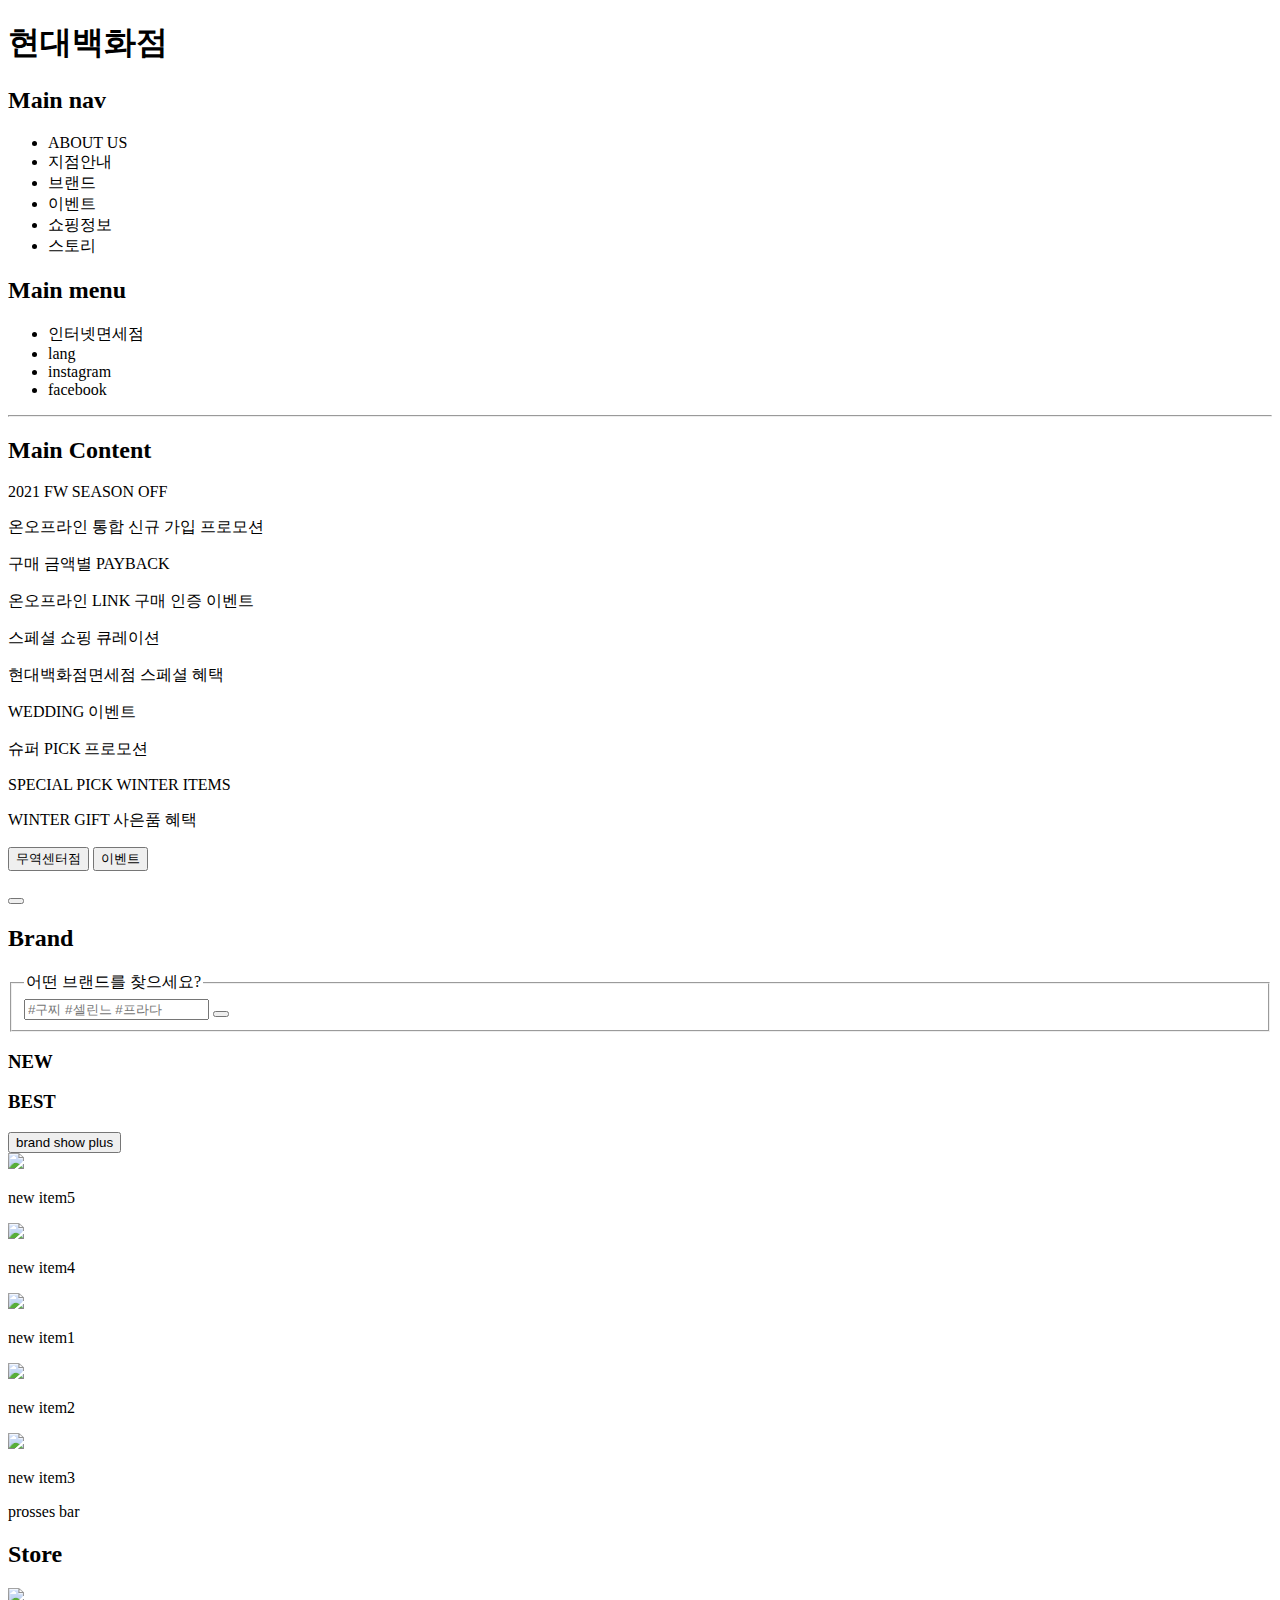
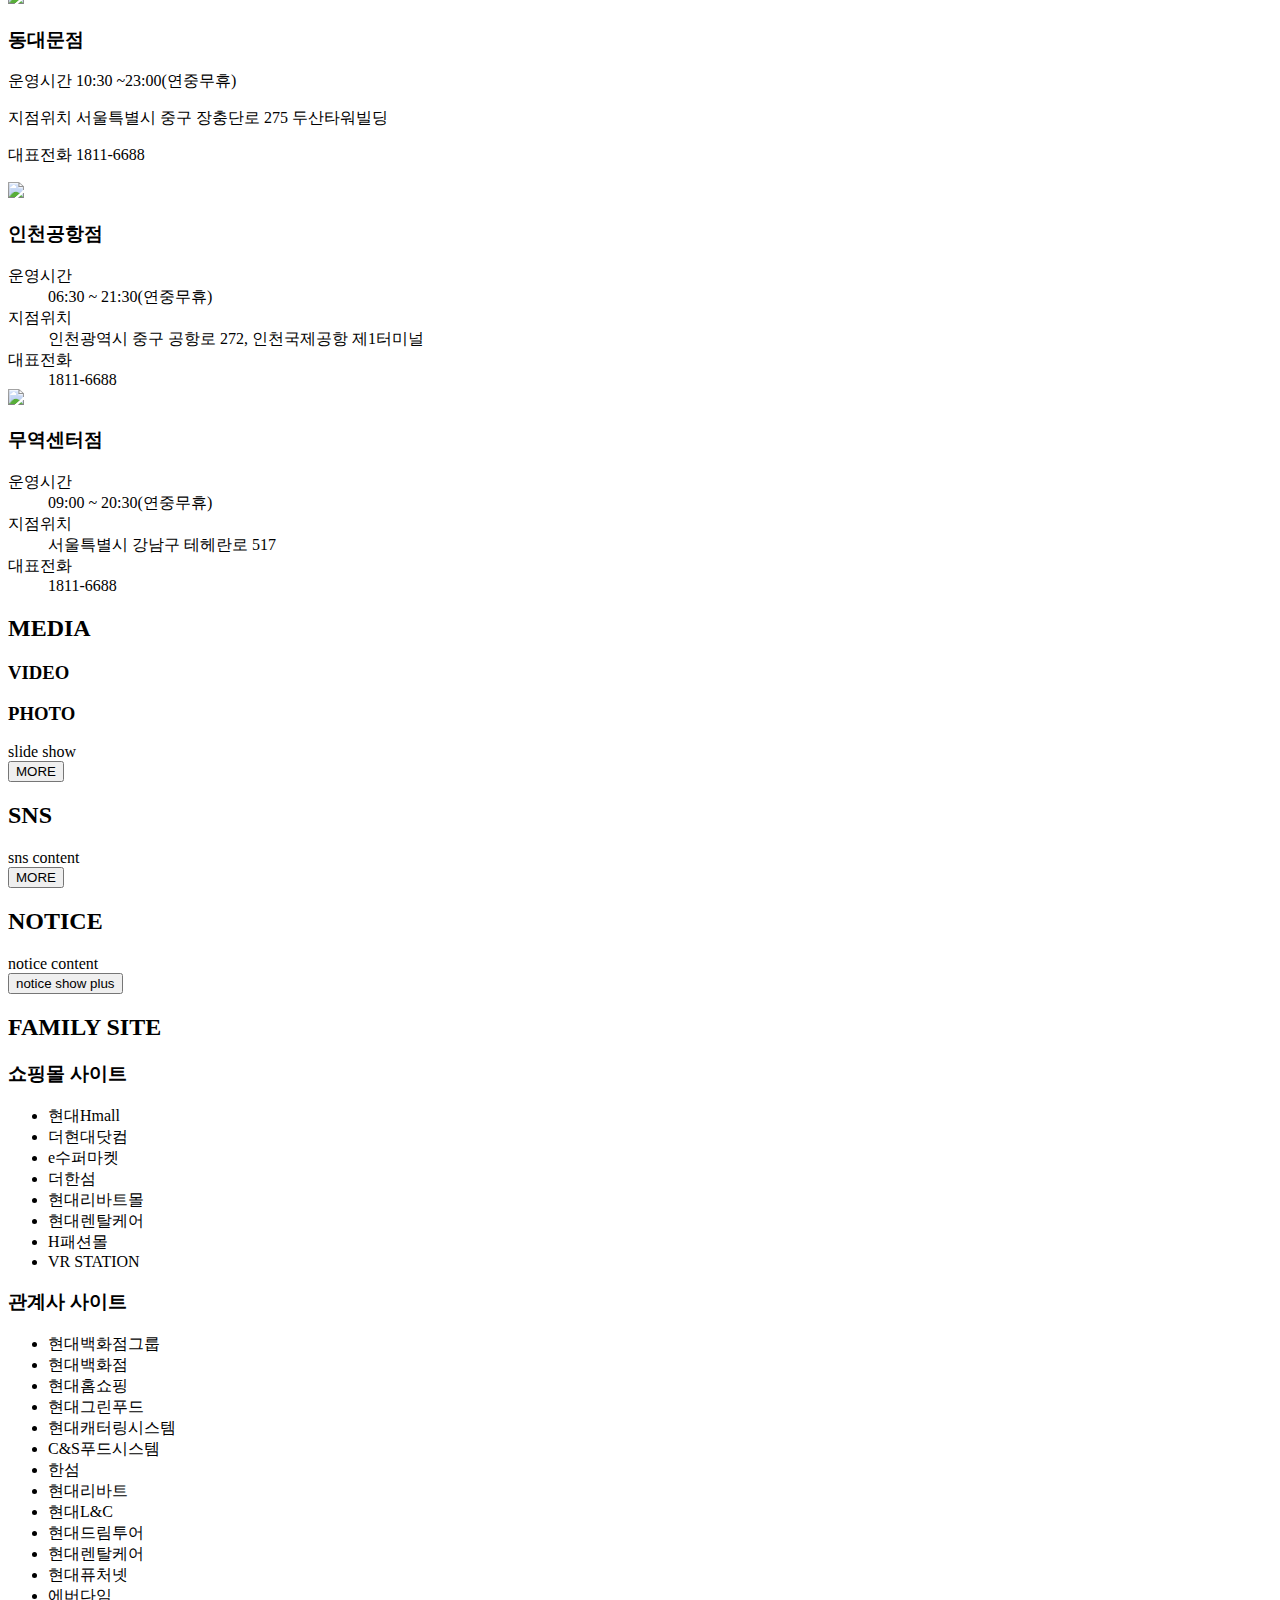
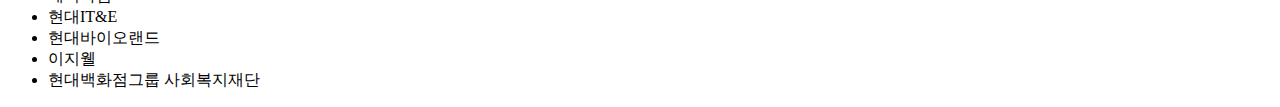
==== index.html @ dddedb65 "index.html" ====
<!DOCTYPE html>
<html lang="en">

<head>
    <meta charset="UTF-8">
    <meta http-equiv="X-UA-Compatible" content="IE=edge">
    <meta name="viewport" content="width=device-width, initial-scale=1.0">
    <title>현대백화점 클론 코딩</title>
    <link rel="stylesheet" href="./css/reset.css">
    <link rel="stylesheet" href="./css/basic.css">
    <link rel="stylesheet" href="./css/design.css">
    <link rel="stylesheet" href="./css/detail.css">

    <script src="./js/slide.js" defer></script>
    <script src="./js/brand.js" defer></script>
</head>

<body>
    <div class="wrap_bg">
        <!-- -------------------------header------------------------- -->
        <header>
            <h1>현대백화점</h1>
            <nav class="header_navigation">
                <h2 class="hidden">Main nav</h2>
                <ul>
                    <li>ABOUT US</li>
                    <li>지점안내</li>
                    <li>브랜드</li>
                    <li>이벤트</li>
                    <li>쇼핑정보</li>
                    <li>스토리</li>
                </ul>
            </nav>

            <div class="header_menu">
                <h2 class="hidden">Main menu</h2>
                <ul>
                    <li>인터넷면세점</li>
                    <li>lang</li>
                    <li>instagram</li>
                    <li>facebook</li>
                </ul>
            </div>
        </header>
        <hr>

        <!-- -------------------------main------------------------- -->
        <main>
            <!-- Main content -->
            <section class="main_content">
                <h2 class="hidden">Main Content</h2>

                <div class="scroll_box_wrap">
                    <div class="scroll_box">
                        <p>2021 FW SEASON OFF</p>
                        <p>온오프라인 통합 신규 가입 프로모션</p>
                        <p>구매 금액별 PAYBACK</p>
                        <p>온오프라인 LINK 구매 인증 이벤트</p>
                        <p>스페셜 쇼핑 큐레이션</p>
                        <p>현대백화점면세점 스페셜 혜택</p>
                        <p>WEDDING 이벤트</p>
                        <p>슈퍼 PICK 프로모션</p>
                        <p>SPECIAL PICK WINTER ITEMS</p>
                        <p>WINTER GIFT 사은품 혜택</p>
                    </div>
                </div>

                <div class="scroll_content">
                    <p class="scroll_title"></p>
                    <p class="scroll_subtitle"></p>
                    <button>무역센터점</button>
                    <button>이벤트</button>
                </div>

                <div class="scroll_pause_box">
                    <p class="scroll_count"></p>
                    <button class="scroll_pause_btn"></button>
                </div>
            </section>
    </div>

    <div></div>

    <!-- ----------Brand------------ -->
    <section class="brand">
        <h2 class="hidden">Brand</h2>
        <fieldset>
            <legend>어떤 브랜드를 찾으세요?</legend>

            <input type="search" name="search_brand" id="search" placeholder="#구찌 #셀린느 #프라다">
            <button type="submit"></button>

        </fieldset>

        <div>
            <div class="brand_wrap">
                <h3 class="brand_new">NEW</h3>
                <h3 class="brand_best">BEST</h3>
                <button class="brand_show_plus">brand show plus</button>
            </div>

            <div class="slide_brand">
                <div class="item0">
                    <img src="./media/brand/new_item5.jpg">
                    <p>new item5</p>
                </div>

                <div class="item1">
                    <img src="./media/brand/new_item6.jpg">
                    <p>new item4</p>
                </div>

                <div class="item2">
                    <img src="./media/brand/new_item1.jpg">
                    <p>new item1</p>
                </div>

                <div class="item3">
                    <img src="./media/brand/new_item2.jpg">
                    <p>new item2</p>
                </div>

                <div class="item4">
                    <img src="./media/brand/new_item3.jpg">
                    <p>new item3</p>
                </div>
            </div>

            <div>prosses bar</div>
        </div>
    </section>

    <!-- ----------Store---------- -->
    <section class="store">
        <h2 class="hidden">Store</h2>
        
        <article>
            <div>
                <img src="./media/store/item1.jpg">
                <div>
                    <h3>동대문점</h3>
                    <p>운영시간 10:30 ~23:00(연중무휴)</p>
                    <p>지점위치 서울특별시 중구 장충단로 275 두산타워빌딩</p>
                    <p>대표전화 1811-6688</p>
                </div>
            </div>
        </article>
        
        <article>
            <div>
                <img src="./media/store/item2.jpg">
                <div>
                    <h3>인천공항점</h3>
                    <dt>운영시간</dt>
                    <dd>06:30 ~ 21:30(연중무휴)</dd>
                    <dt>지점위치</dt>
                    <dd>인천광역시 중구 공항로 272, 인천국제공항 제1터미널</dd>
                    <dt>대표전화</dt>
                    <dd>1811-6688</dd>
                </div>
            </div>
        </article>
        
        <article>
            <div>
                <img src="./media/store/item3.jpg">
                <div>
                    <h3>무역센터점</h3>
                    <dt>운영시간</dt>
                    <dd>09:00 ~ 20:30(연중무휴)</dd>
                    <dt>지점위치</dt>
                    <dd>서울특별시 강남구 테헤란로 517</dd>
                    <dt>대표전화</dt>
                    <dd>1811-6688</dd>
                </div>
            </div>
        </article>
    </section>

    <!-- ----------Media---------- -->
    <section class="media">
        <h2>MEDIA</h2>

        <article>
            <h3 class="media_video">VIDEO</h3>
            <h3 class="media_photo">PHOTO</h3>

            <div>
                slide show
            </div>

            <button class="media_show_more">MORE</button>
        </article>
    </section>

    <!-- ----------SNS---------- -->
    <section class="sns">
        <h2>SNS</h2>
        <div>
            sns content
        </div>
        <button class="SNS_show_more">MORE</button>
    </section>

    <!-- ----------NOTICE---------- -->
    <section class="notice">
        <h2>NOTICE</h2>
        <div>
            notice content
        </div>
        <button class="notice_show_plus">notice show plus</button>
    </section>
    </main>

    <footer>
        <nav>
            <h2>FAMILY SITE</h2>

            <h3>쇼핑몰 사이트</h3>
            <ul>
                <li>현대Hmall</li>
                <li>더현대닷컴</li>
                <li>e수퍼마켓</li>
                <li>더한섬</li>
                <li>현대리바트몰</li>
                <li>현대렌탈케어</li>
                <li>H패션몰</li>
                <li>VR STATION</li>
            </ul>

            <h3>관계사 사이트</h3>
            <ul>
                <li>현대백화점그룹</li>
                <li>현대백화점</li>
                <li>현대홈쇼핑</li>
                <li>현대그린푸드</li>
                <li>현대캐터링시스템</li>
                <li>C&S푸드시스템</li>
                <li>한섬</li>
                <li>현대리바트</li>
                <li>현대L&C</li>
                <li>현대드림투어</li>
                <li>현대렌탈케어</li>
                <li>현대퓨처넷</li>
                <li>에버다임</li>
                <li>현대IT&E</li>
                <li>현대바이오랜드</li>
                <li>이지웰</li>
                <li>현대백화점그룹 사회복지재단</li>
            </ul>
        </nav>
    </footer>
</body>

</html>
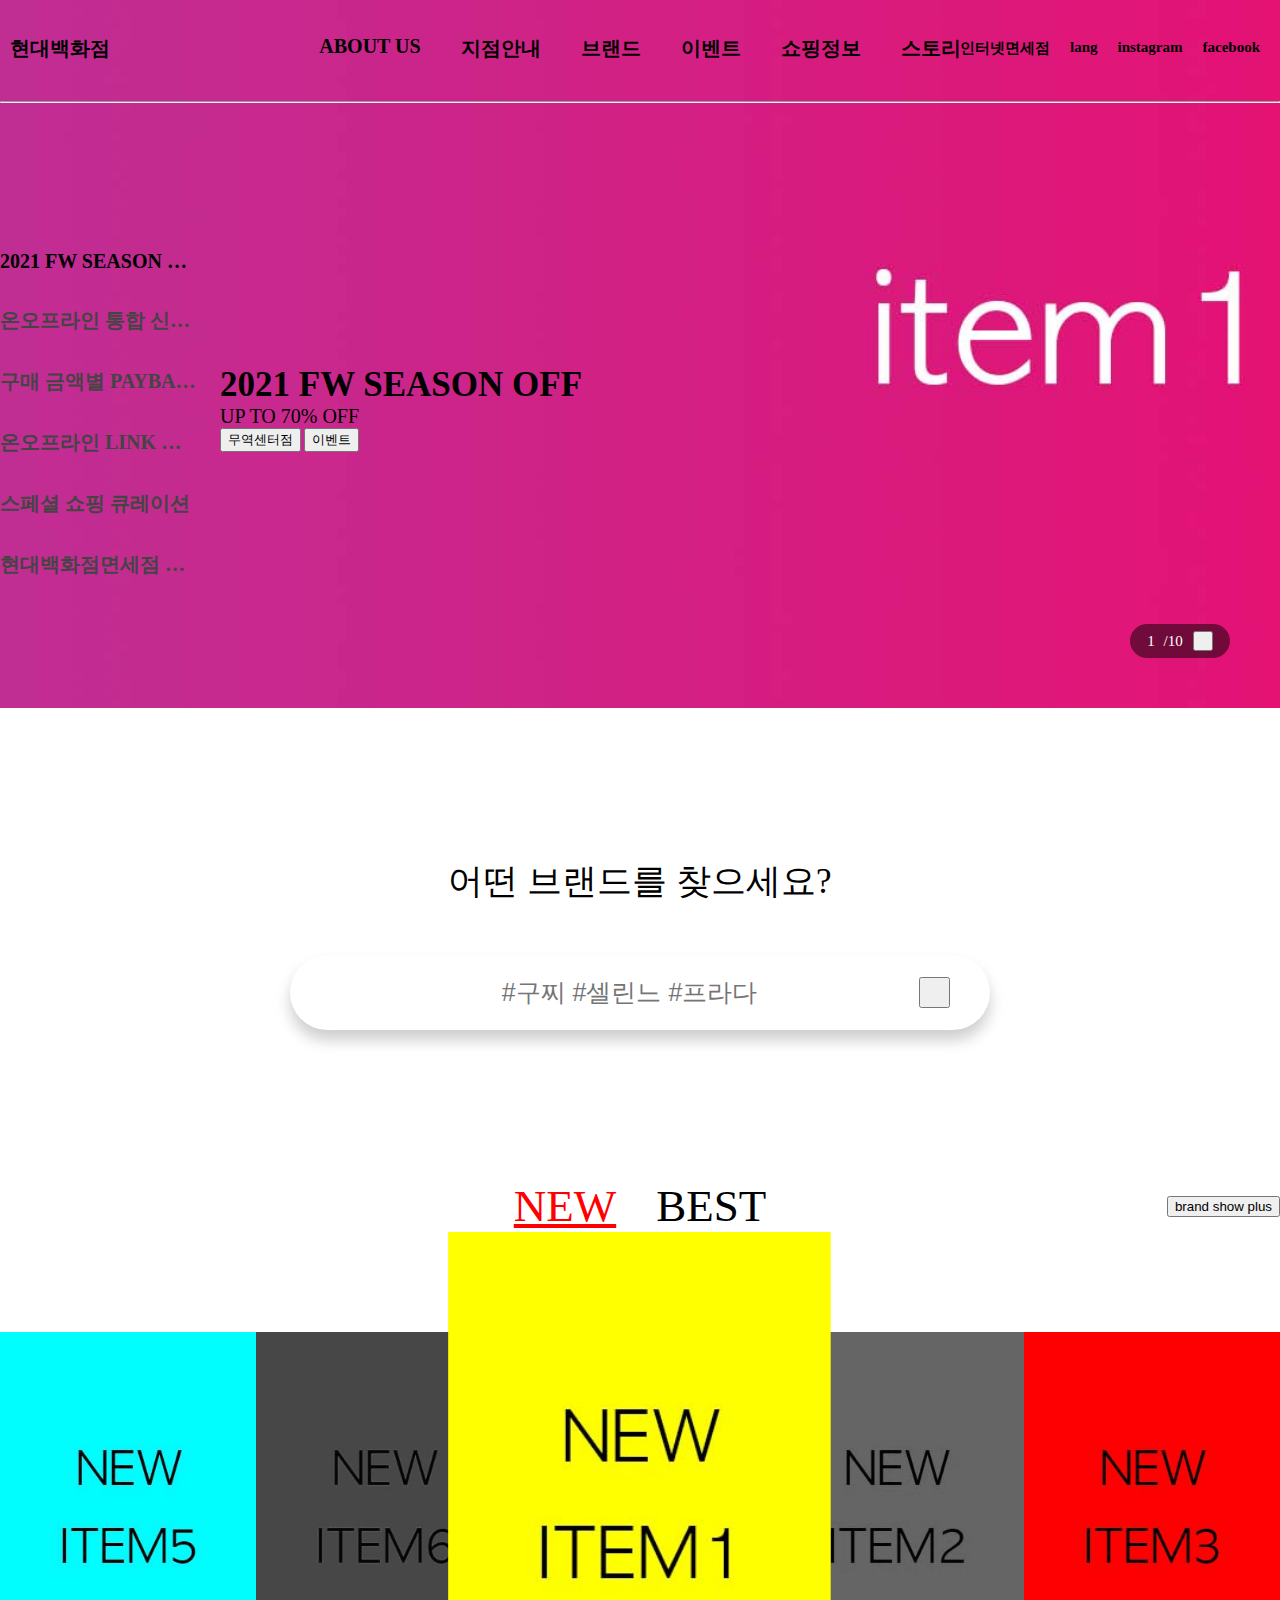
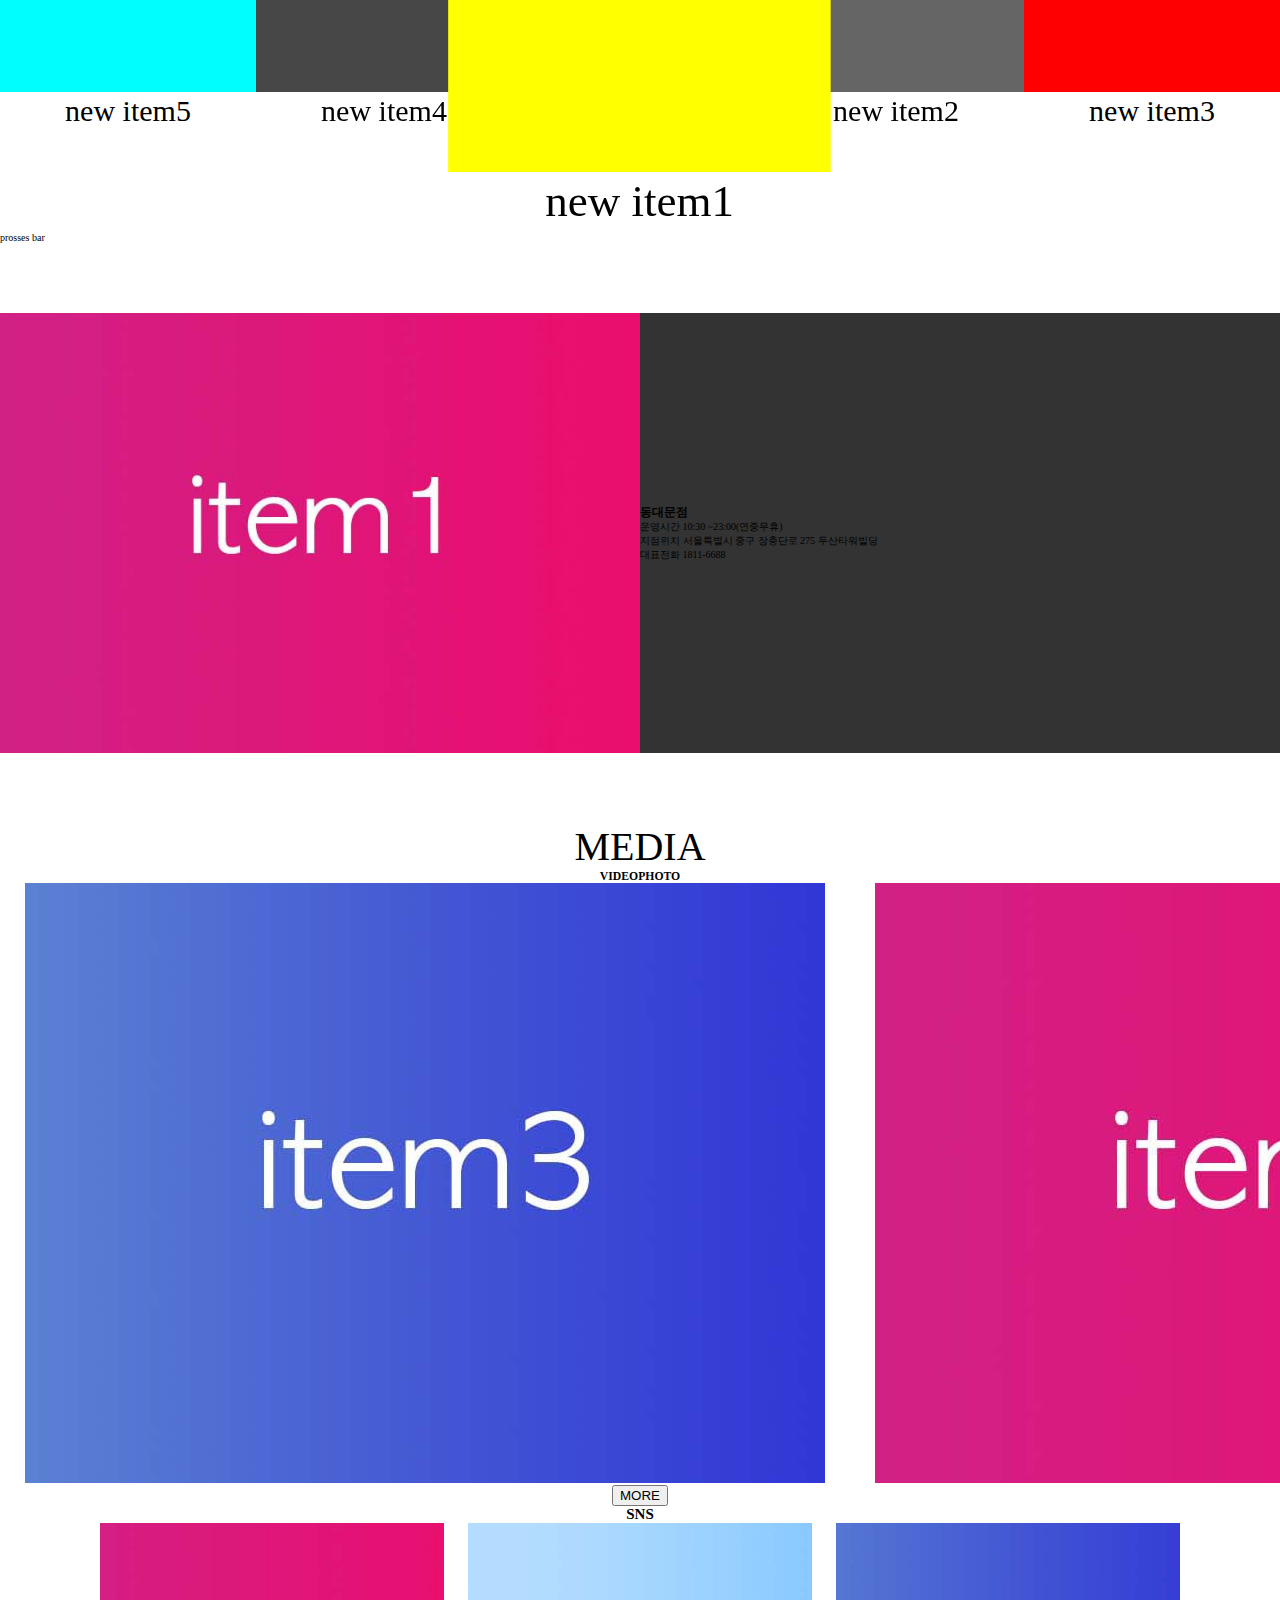
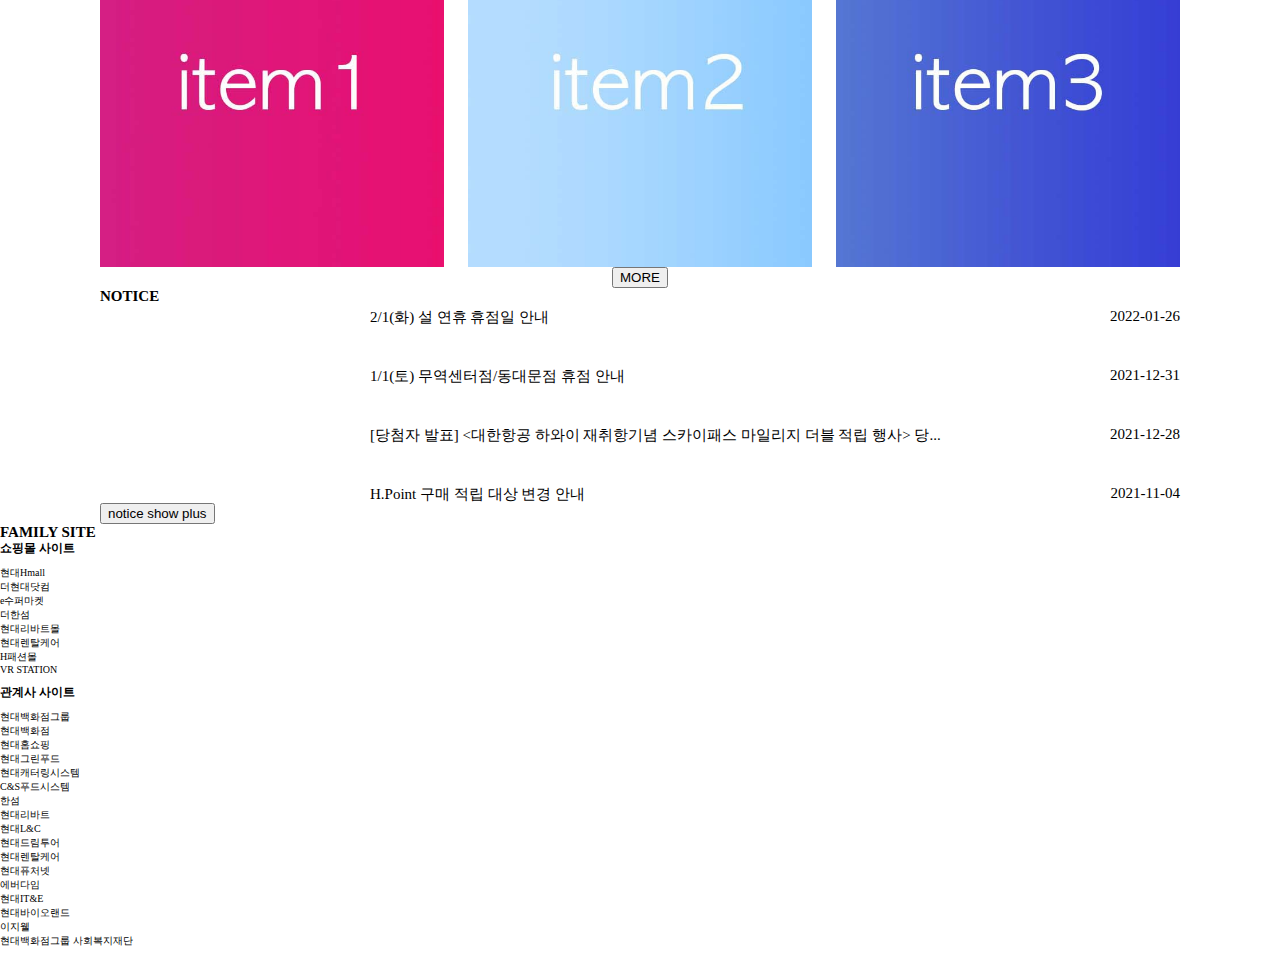
==== commit de07ee28: "22-02-07" ====
--- a/index.html
+++ b/index.html
@@ -146,32 +146,26 @@
             </div>
         </article>
         
-        <article>
+        <article hidden>
             <div>
                 <img src="./media/store/item2.jpg">
                 <div>
                     <h3>인천공항점</h3>
-                    <dt>운영시간</dt>
-                    <dd>06:30 ~ 21:30(연중무휴)</dd>
-                    <dt>지점위치</dt>
-                    <dd>인천광역시 중구 공항로 272, 인천국제공항 제1터미널</dd>
-                    <dt>대표전화</dt>
-                    <dd>1811-6688</dd>
+                    <p>운영시간 06:30 ~ 21:30(연중무휴)</p>
+                    <p>지점위치 인천광역시 중구 공항로 272, 인천국제공항 제1터미널</p>
+                    <p>대표전화 1811-6688</p>
                 </div>
             </div>
         </article>
         
-        <article>
+        <article hidden>
             <div>
                 <img src="./media/store/item3.jpg">
                 <div>
                     <h3>무역센터점</h3>
-                    <dt>운영시간</dt>
-                    <dd>09:00 ~ 20:30(연중무휴)</dd>
-                    <dt>지점위치</dt>
-                    <dd>서울특별시 강남구 테헤란로 517</dd>
-                    <dt>대표전화</dt>
-                    <dd>1811-6688</dd>
+                    <p>운영시간 09:00 ~ 20:30(연중무휴)</p>
+                    <p>지점위치 서울특별시 강남구 테헤란로 517</p>
+                    <p>대표전화 1811-6688</p>
                 </div>
             </div>
         </article>
@@ -181,34 +175,60 @@
     <section class="media">
         <h2>MEDIA</h2>
 
-        <article>
-            <h3 class="media_video">VIDEO</h3>
-            <h3 class="media_photo">PHOTO</h3>
-
-            <div>
-                slide show
+        <div>
+            <div class="media_subtitle">
+                <h3 class="media_video">VIDEO</h3>
+                <h3 class="media_photo">PHOTO</h3>
+            </div>
+
+            <div class="slide_media_wrap">
+                <div class="slide_media">
+            
+                    <article>
+                        <img src="./media/store/item3.jpg" alt="">
+                        <p></p>
+                    </article>
+            
+                    <article>
+                        <img src="./media/store/item1.jpg" alt="">
+                        <p></p>
+                    </article>
+            
+                    <article>
+                        <img src="./media/store/item2.jpg" alt="">
+                        <p></p>
+                    </article>
+                </div>
             </div>
 
             <button class="media_show_more">MORE</button>
-        </article>
+        </div>
     </section>
 
     <!-- ----------SNS---------- -->
     <section class="sns">
         <h2>SNS</h2>
         <div>
-            sns content
+            <img src="./media/store/item1.jpg">
+            <img src="./media/store/item2.jpg">
+            <img src="./media/store/item3.jpg">
         </div>
         <button class="SNS_show_more">MORE</button>
     </section>
 
     <!-- ----------NOTICE---------- -->
     <section class="notice">
-        <h2>NOTICE</h2>
-        <div>
-            notice content
-        </div>
-        <button class="notice_show_plus">notice show plus</button>
+        <div class="notice_title">
+            <h2>NOTICE</h2>
+            <button class="notice_show_plus">notice show plus</button>
+        </div>
+
+        <div class="notice_board">
+            <p>2/1(화) 설 연휴 휴점일 안내 <span>2022-01-26</span></p>
+            <p>1/1(토) 무역센터점/동대문점 휴점 안내 <span>2021-12-31</span></p>
+            <p>[당첨자 발표] &lt대한항공 하와이 재취항기념 스카이패스 마일리지 더블 적립 행사&gt 당... <span>2021-12-28</span></p>
+            <p>H.Point 구매 적립 대상 변경 안내 <span>2021-11-04</span></p>
+        </div>
     </section>
     </main>
 
--- a/css/basic.css
+++ b/css/basic.css
@@ -0,0 +1,262 @@
+html {
+    font-size: 10px;
+    width: 100%;
+}
+
+* {
+    box-sizing: border-box;
+}
+
+.hidden {
+    font-size: 0;
+}
+
+/* ------------------header----------------- */
+header {
+    display: flex;
+    position: relative;
+    justify-content: center;
+    align-items: center;
+    height: 96px;
+    max-width: 1920px;
+    margin: 0 auto;
+}
+
+header h1 {
+    position: absolute;
+    left: 0;
+    margin-left: 10px;
+}
+
+header .header_menu {
+    position: absolute;
+    right: 0;
+    margin-right: 10px;
+}
+
+header ul{
+    display: flex;
+    justify-content: space-between;
+}
+
+/* ------------------main----------------- */
+
+/* Main content */
+.main_content {
+    max-width: 1920px;
+    margin: 0 auto;
+    height: 600px;
+    position: relative;
+    display: flex;
+    justify-content: left;
+    align-items: center;
+}
+
+.scroll_box_wrap {
+    height: 350px;
+    overflow: hidden;
+}
+
+.scroll_box {
+    display: flex;
+    flex-direction: column;
+    width: 200px;
+}
+
+.scroll_box p {
+    margin: 17px 0;
+}
+
+.scroll_content {  
+    flex: auto;
+    margin-left: 20px;
+}
+
+.scroll_pause_box {
+    position: absolute;
+    width: 100px;
+    height: 34px;
+    bottom: 50px;
+    right: 50px;
+    display: flex;
+    justify-content: center;
+    align-items: center;
+}
+
+.scroll_pause_box button {
+    height: 20px;
+    width: 20px;
+    margin-left: 10px;
+}
+
+/* Brand */
+.brand {
+    max-width: 1920px;
+    position: relative;
+    margin: 0 auto;
+}
+
+.brand fieldset {
+    width: 700px;
+    margin: 150px auto;
+    position: relative;
+    display: flex;
+    align-items: center;
+}
+
+.brand fieldset > legend {
+    margin: 50px 0;
+}
+
+.brand > fieldset > input {
+    width: 100%;
+    height: 75px;
+}
+
+.brand > fieldset > button {
+    position: absolute;
+    width: 31px;
+    height: 31px;
+    right: 40px;
+}
+
+.brand_wrap {
+    display: flex;
+    justify-content: center;
+    align-items: center;
+}
+
+.brand_show_plus {
+    position: absolute;
+    right: 0px;
+}
+
+.slide_brand {
+    display: flex;
+    height: 600px;
+    justify-content: space-around;
+    align-items: center;
+    margin-bottom: 200px 0;
+}
+
+.slide_brand div {
+    height: 400px;
+}
+
+.item2 {
+    transform: scale(1.5);
+    z-index: 1;
+}
+
+.slide_brand div p {
+    margin: 0;
+}
+
+.slide_brand img {
+    height: 90%;
+    object-fit: cover;
+}
+
+/* Store */
+
+.store {
+    max-width: 1920px;
+    margin: 0 auto;
+}
+
+.store > article > div {
+    display: flex;
+    align-items: center;
+    height: 580px;
+    padding: 70px 0;
+}
+
+.store > article > div > img {
+    flex: 1;
+    height: 100%;
+    object-fit: cover;
+}
+
+.store > article > div > div {
+    flex: 1;
+}
+
+/* Media */
+
+.media_subtitle {
+    display: flex;
+    justify-content: center;
+}
+
+.slide_media_wrap {
+    max-width: 1920px;
+    overflow: hidden;
+    margin: 0 auto;
+}
+
+.slide_media {
+    display: flex;
+    justify-content: space-around;
+}
+
+.slide_media > article {
+    margin: 0 25px;
+}
+
+.media_show_more {
+    display: block;
+    margin: 0 auto;
+}
+
+/* sns */
+.sns {
+    max-width: 1920px;
+    margin: 0 auto;
+}
+
+.sns > div {
+    display: flex;
+    justify-content: center;
+}
+
+.sns > div > img {
+    height: 344px;
+    width: 344px;
+    object-fit: cover;
+    margin: 0 12px;
+}
+
+.sns > button {
+    display: block;
+    margin: 0 auto;
+}
+
+/* Notice */
+
+.notice {
+    width: 1080px;
+    height: 236px;
+    margin: 0 auto;
+    display: flex;
+}
+
+.notice_title {
+    width: 270px;
+    position: relative;
+}
+
+.notice_show_plus {
+    position: absolute;
+    bottom: 0;
+}
+
+.notice_board {
+    display: flex;
+    flex-direction: column;
+    flex: auto;
+    justify-content: space-around;
+}
+
+.notice_board span {
+    float: right;
+}--- a/css/design.css
+++ b/css/design.css
@@ -0,0 +1,54 @@
+
+.wrap_bg {
+   background-size: cover;
+   background-repeat: no-repeat;
+   background-position: center;
+}
+
+/* ----------------header------------- */
+
+header {
+    background-color: rgba(0, 0, 0, 0);
+}
+
+/* ----------------main------------- */
+.scroll_box {
+    animation: move_list 30s;
+    animation-iteration-count: infinite;
+}
+
+@keyframes move_list {
+    0% {transform: translateY(0px);}
+    10% {transform: translateY(0px);}
+    20% {transform: translateY(-58px);}
+    30% {transform: translateY(-116px);}
+    40% {transform: translateY(-174px);}
+    50% {transform: translateY(-232px);}
+    60% {transform: translateY(-232px);}
+    70% {transform: translateY(-232px);}
+    80% {transform: translateY(-232px);}
+    90% {transform: translateY(-232px);}
+    100% {transform: translateY(-232px);}
+}
+
+.scroll_pause_box {
+    background-color: rgba(0, 0, 0, 0.5);
+    border-radius: 50px;
+}
+/* brand */
+
+.brand fieldset input {
+    border: none;
+    border-radius: 50px;
+    box-shadow: 0px 10px 15px rgba(0, 0, 0, 0.2);
+}
+
+.item1, .item3{
+    filter: grayscale(100%);
+}
+
+/* store */
+.store > article > div {
+    background-clip: content-box;
+    background-color: #333;
+}--- a/css/detail.css
+++ b/css/detail.css
@@ -0,0 +1,88 @@
+/* font and btn design */
+
+/* --------------------header-------------------- */
+header > nav > ul > li{
+    margin: 0 20px;
+    font-size: 20px;
+    font-weight: bold;
+}
+
+header > .header_menu > ul > li {
+    margin: 0 10px;
+    font-size: 15px;
+    font-weight: bold;
+}
+
+/* --------------------main-------------------- */
+
+/* Main content */
+.scroll_title {
+    font-size: 35px;
+    font-weight: bold;
+}
+
+.scroll_subtitle {
+    font-size: 20px;
+}
+
+.scroll_box p {
+    overflow: hidden;
+    text-overflow: ellipsis;
+    white-space: nowrap;
+    font-size: 20px;
+    font-weight: bold;
+}
+
+.scroll_pause_box {
+    font-size: 15px;
+    word-spacing: 5px;
+    color: white;
+}
+
+/* Brand */
+.brand fieldset legend {
+    font-size: 35px;
+    text-align: center;
+}
+
+.brand fieldset input {
+    font-size: 25px;
+    text-align: center;
+}
+
+.brand fieldset input:focus::placeholder {
+    color: transparent;
+}
+
+.brand_new {
+    margin-right: 40px;
+}
+
+.brand_new, .brand_best {
+    font-size: 45px;
+    font-weight: lighter;
+    cursor: pointer;
+}
+
+.slide_brand div p{
+    font-size: 30px;
+    text-align: center;
+}
+
+/* Store */
+/* Media */
+.media > h2 {
+    font-size: 40px;
+    font-weight: lighter;
+    text-align: center;
+}
+
+/* SNS */
+.sns h2 {
+    text-align: center;
+}
+
+/* Notice */
+.notice_board {
+    font-size: 15px;
+}
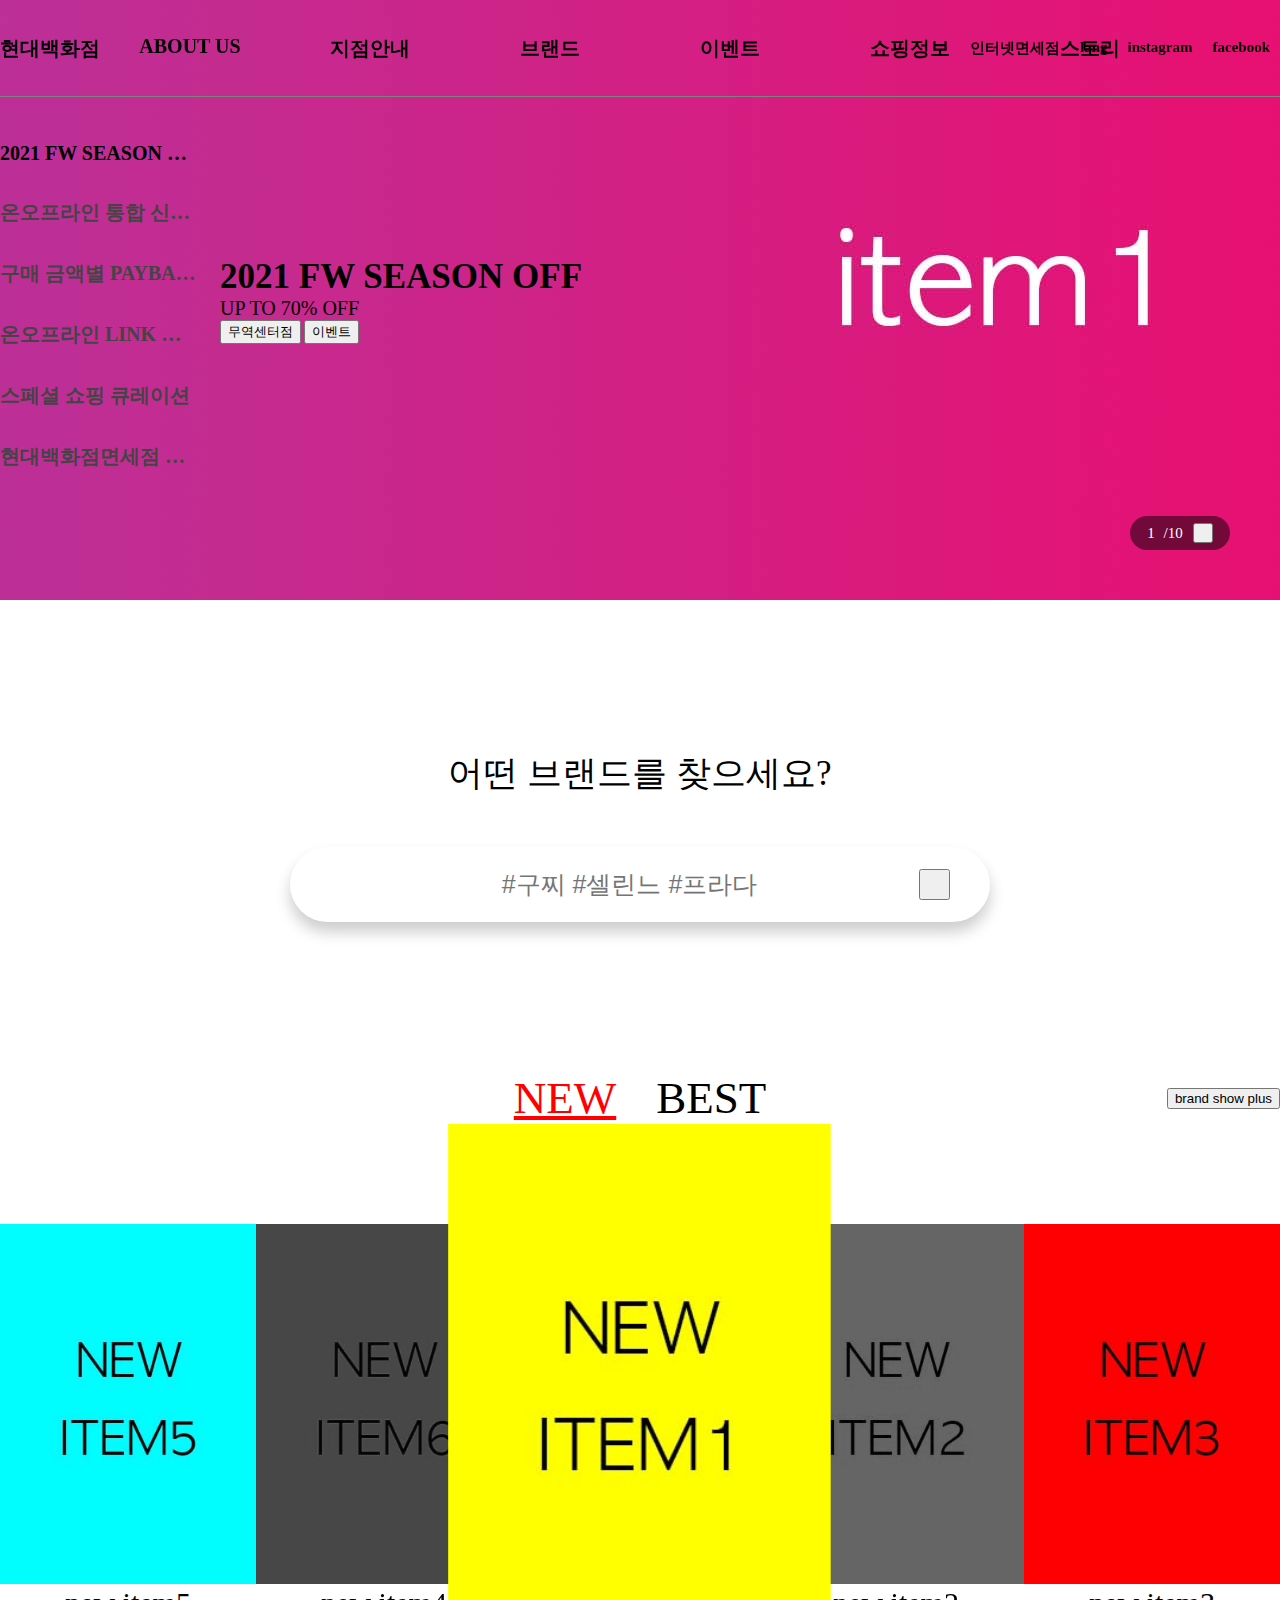
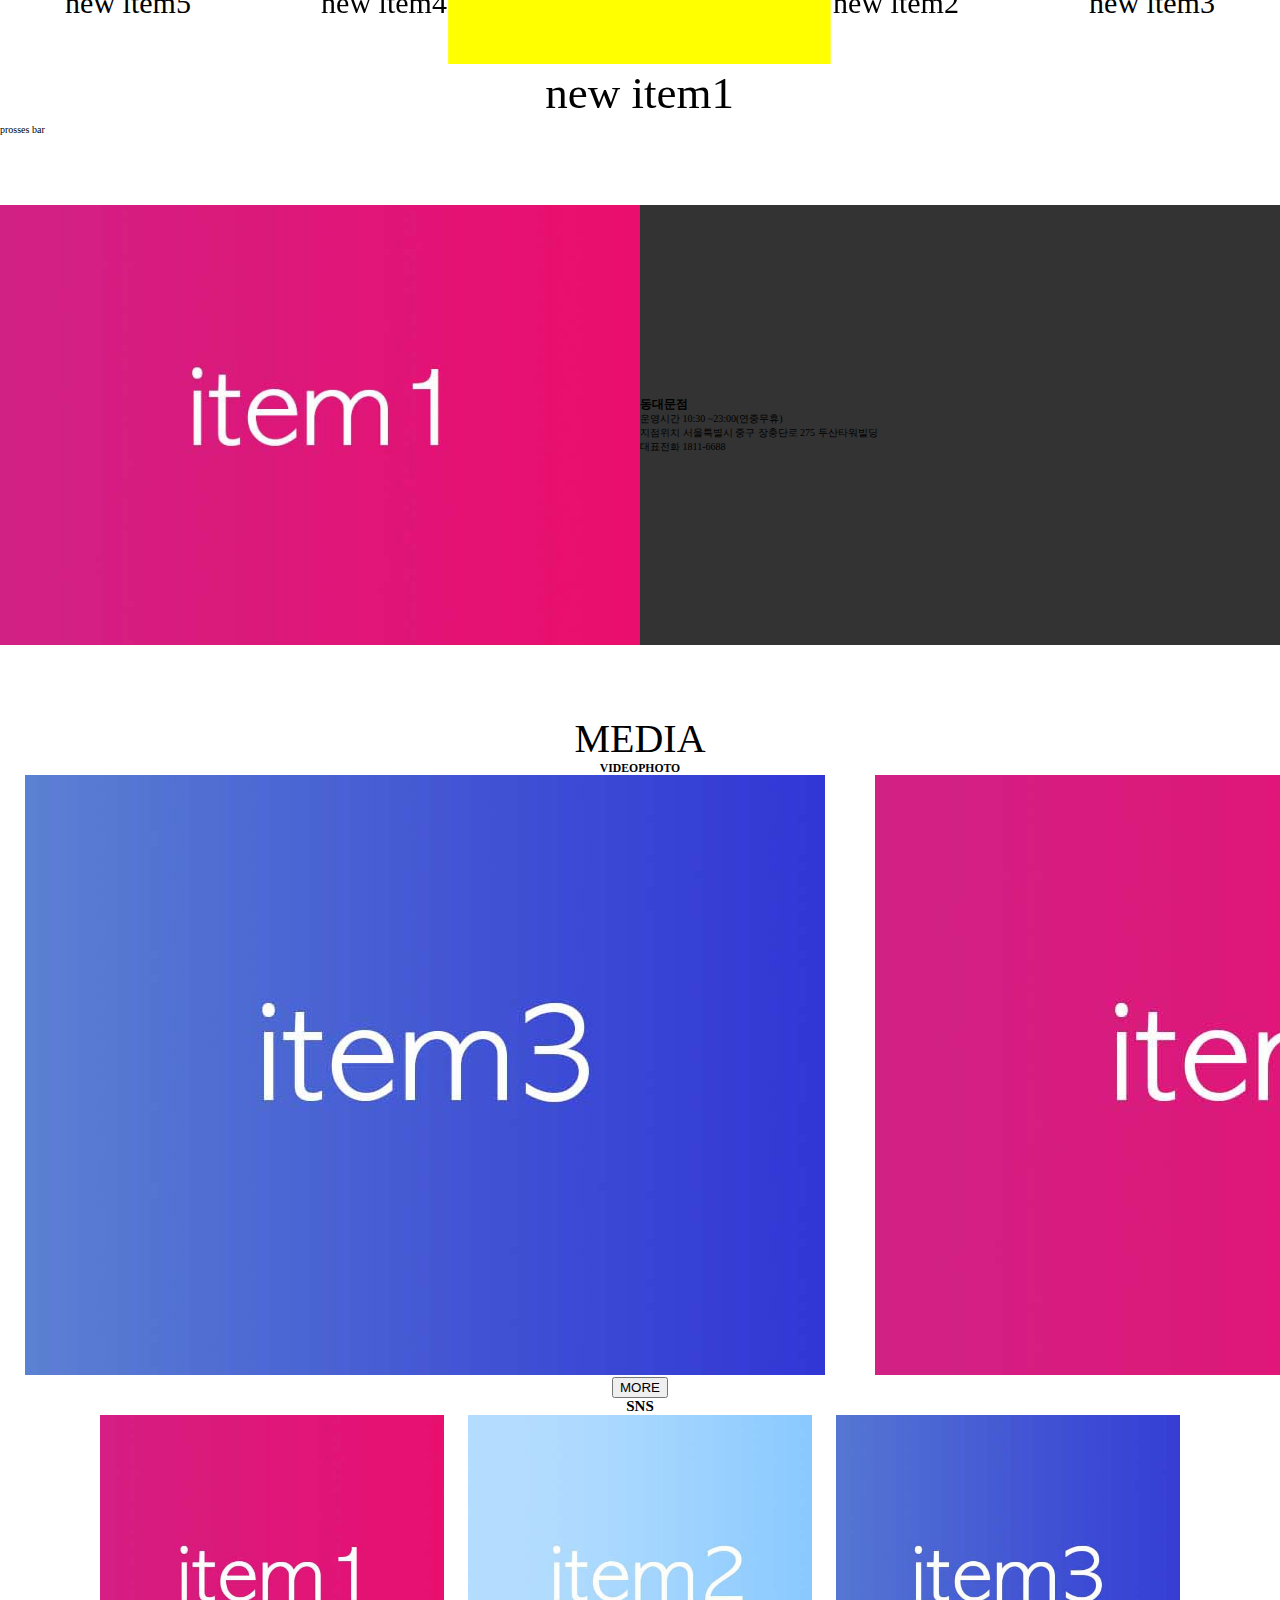
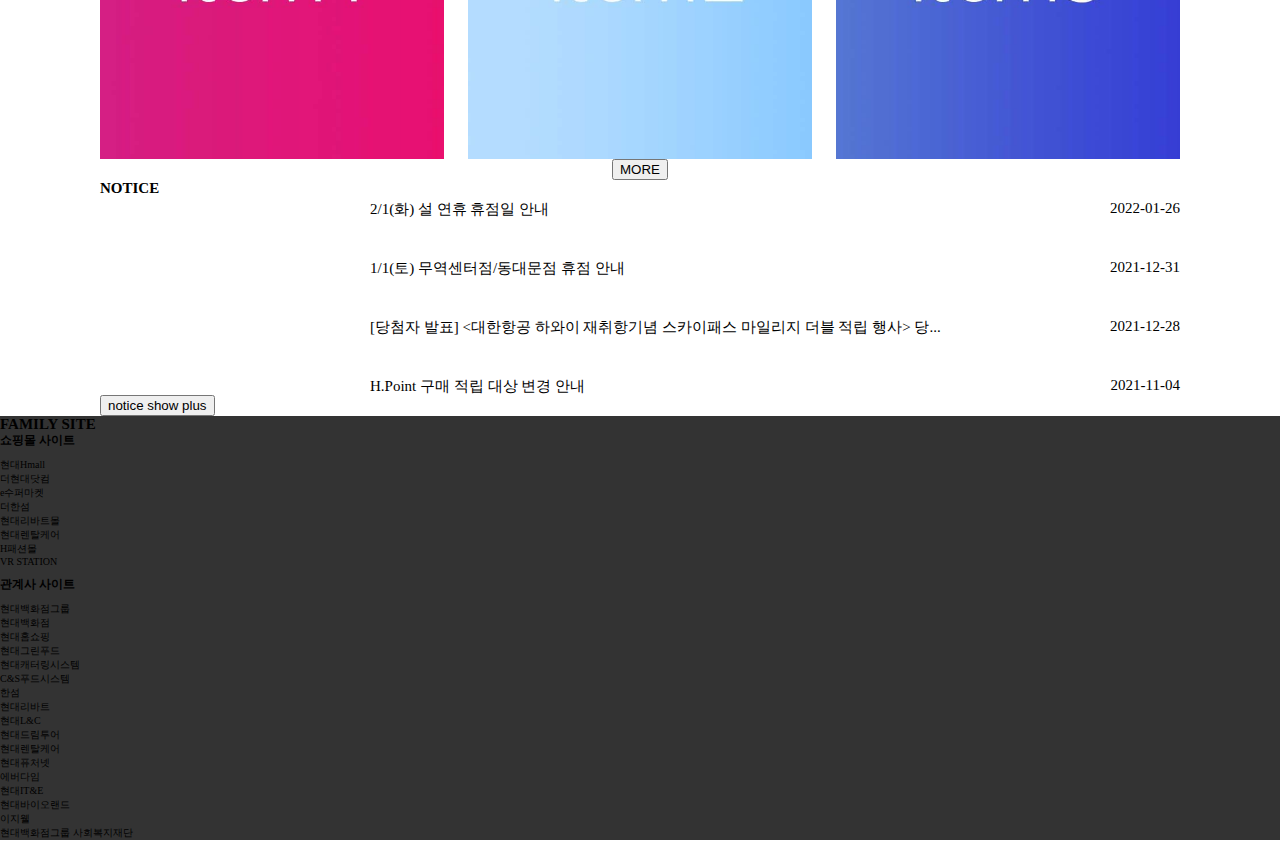
==== commit 79c0fb1f: "index.html" ====
--- a/index.html
+++ b/index.html
@@ -11,45 +11,84 @@
     <link rel="stylesheet" href="./css/design.css">
     <link rel="stylesheet" href="./css/detail.css">
 
+    <script src="https://code.jquery.com/jquery-3.6.0.js" integrity="sha256-H+K7U5CnXl1h5ywQfKtSj8PCmoN9aaq30gDh27Xc0jk=" crossorigin="anonymous"></script>
+
     <script src="./js/slide.js" defer></script>
     <script src="./js/brand.js" defer></script>
+    <script src="./js/store.js" defer></script>
+    <script src="./js/media.js" defer></script>
+    <script src="./js/nav.js"></script>
+
+    
 </head>
 
 <body>
     <div class="wrap_bg">
         <!-- -------------------------header------------------------- -->
-        <header>
-            <h1>현대백화점</h1>
-            <nav class="header_navigation">
-                <h2 class="hidden">Main nav</h2>
-                <ul>
-                    <li>ABOUT US</li>
-                    <li>지점안내</li>
-                    <li>브랜드</li>
-                    <li>이벤트</li>
-                    <li>쇼핑정보</li>
-                    <li>스토리</li>
-                </ul>
-            </nav>
-
-            <div class="header_menu">
-                <h2 class="hidden">Main menu</h2>
-                <ul>
-                    <li>인터넷면세점</li>
-                    <li>lang</li>
-                    <li>instagram</li>
-                    <li>facebook</li>
-                </ul>
-            </div>
-        </header>
-        <hr>
-
+
+        <div class="wrap_header">
+            <header>
+                <h1>현대백화점</h1>
+                <nav class="header_nav">
+                    <h2 class="hidden">Main nav</h2>
+                    <ul class="main_nav">
+                        <li>ABOUT US</li>
+                        <ul class="s_nav">
+                            <li>회사소개</li>
+                            <li>사회적책임경영</li>
+                            <li>소비자중심경영</li>
+                            <li>NEWS</li>
+                            <li>인재채용</li>
+                        </ul>
+                        <li>지점안내</li>
+                        <ul class="s_nav">
+                            <li>무역센터점</li>
+                            <li>동대문점</li>
+                            <li>인천공항점</li>
+                            <li>인터넷면세점</li>
+                        </ul>
+                        <li>브랜드</li>
+                        <ul class="s_nav">
+                            <li>브랜드검색</li>
+                            <li>브랜드</li>
+                        </ul>
+                        <li>이벤트</li>
+                        <ul class="s_nav">
+                            <li>이벤트</li>
+                        </ul>
+                        <li>쇼핑정보</li>
+                        <ul class="s_nav">
+                            <li>면세점멤버십</li>
+                            <li>H.Point 멤버십</li>
+                            <li>쇼핑가이드</li>
+                            <li>공지사항</li>
+                        </ul>
+                        <li>스토리</li>
+                        <ul class="s_nav">
+                            <li>SNS</li>
+                            <li>광고</li>
+                        </ul>
+                    </ul>
+                </nav>
+        
+                <div class="header_menu">
+                    <h2 class="hidden">Main menu</h2>
+                    <ul>
+                        <li>인터넷면세점</li>
+                        <li>lang</li>
+                        <li>instagram</li>
+                        <li>facebook</li>
+                    </ul>
+                </div>
+            </header>
+        </div>
+    
         <!-- -------------------------main------------------------- -->
         <main>
             <!-- Main content -->
             <section class="main_content">
                 <h2 class="hidden">Main Content</h2>
-
+    
                 <div class="scroll_box_wrap">
                     <div class="scroll_box">
                         <p>2021 FW SEASON OFF</p>
@@ -64,22 +103,20 @@
                         <p>WINTER GIFT 사은품 혜택</p>
                     </div>
                 </div>
-
+    
                 <div class="scroll_content">
                     <p class="scroll_title"></p>
                     <p class="scroll_subtitle"></p>
                     <button>무역센터점</button>
                     <button>이벤트</button>
                 </div>
-
+    
                 <div class="scroll_pause_box">
                     <p class="scroll_count"></p>
                     <button class="scroll_pause_btn"></button>
                 </div>
             </section>
     </div>
-
-    <div></div>
 
     <!-- ----------Brand------------ -->
     <section class="brand">
@@ -134,7 +171,7 @@
     <section class="store">
         <h2 class="hidden">Store</h2>
         
-        <article>
+        <article class="store1">
             <div>
                 <img src="./media/store/item1.jpg">
                 <div>
@@ -146,7 +183,7 @@
             </div>
         </article>
         
-        <article hidden>
+        <article class="store2" hidden>
             <div>
                 <img src="./media/store/item2.jpg">
                 <div>
@@ -158,7 +195,7 @@
             </div>
         </article>
         
-        <article hidden>
+        <article class="store3" hidden>
             <div>
                 <img src="./media/store/item3.jpg">
                 <div>
@@ -232,6 +269,7 @@
     </section>
     </main>
 
+    <!-- --------------------------footer----------------------- -->
     <footer>
         <nav>
             <h2>FAMILY SITE</h2>
--- a/css/basic.css
+++ b/css/basic.css
@@ -13,30 +13,52 @@
 
 /* ------------------header----------------- */
 header {
-    display: flex;
-    position: relative;
-    justify-content: center;
-    align-items: center;
     height: 96px;
     max-width: 1920px;
     margin: 0 auto;
-}
-
-header h1 {
+    display: flex;
+    position: relative;
+    align-items: center;
+}
+
+header > h1 {
     position: absolute;
     left: 0;
-    margin-left: 10px;
-}
-
-header .header_menu {
+}
+
+.header_nav {
+    flex:1;
+    display: flex;
+}
+
+.main_nav {
+    display: flex;
+    max-width: 1080px;
+    width: 100%;
+    margin: 0 auto;
+}
+
+.main_nav > li {
+    flex:1;
+}
+
+.header_menu {
     position: absolute;
     right: 0;
-    margin-right: 10px;
-}
-
-header ul{
-    display: flex;
-    justify-content: space-between;
+}
+
+.header_menu > ul{
+    display: flex;
+}
+
+.s_nav {
+    display: none;
+}
+
+.wrap_header {
+    position: fixed;
+    width: 100%;
+    z-index: 1000;
 }
 
 /* ------------------main----------------- */
--- a/css/design.css
+++ b/css/design.css
@@ -9,6 +9,10 @@
 
 header {
     background-color: rgba(0, 0, 0, 0);
+}
+
+.wrap_header {
+    border-bottom: solid gray 1px;
 }
 
 /* ----------------main------------- */
@@ -51,4 +55,15 @@
 .store > article > div {
     background-clip: content-box;
     background-color: #333;
+}
+
+/* Media */
+
+/* sns */
+
+/* notice */
+
+/* footer */
+footer {
+    background-color: #333;
 }--- a/css/detail.css
+++ b/css/detail.css
@@ -2,9 +2,9 @@
 
 /* --------------------header-------------------- */
 header > nav > ul > li{
-    margin: 0 20px;
     font-size: 20px;
     font-weight: bold;
+    text-align: center;
 }
 
 header > .header_menu > ul > li {
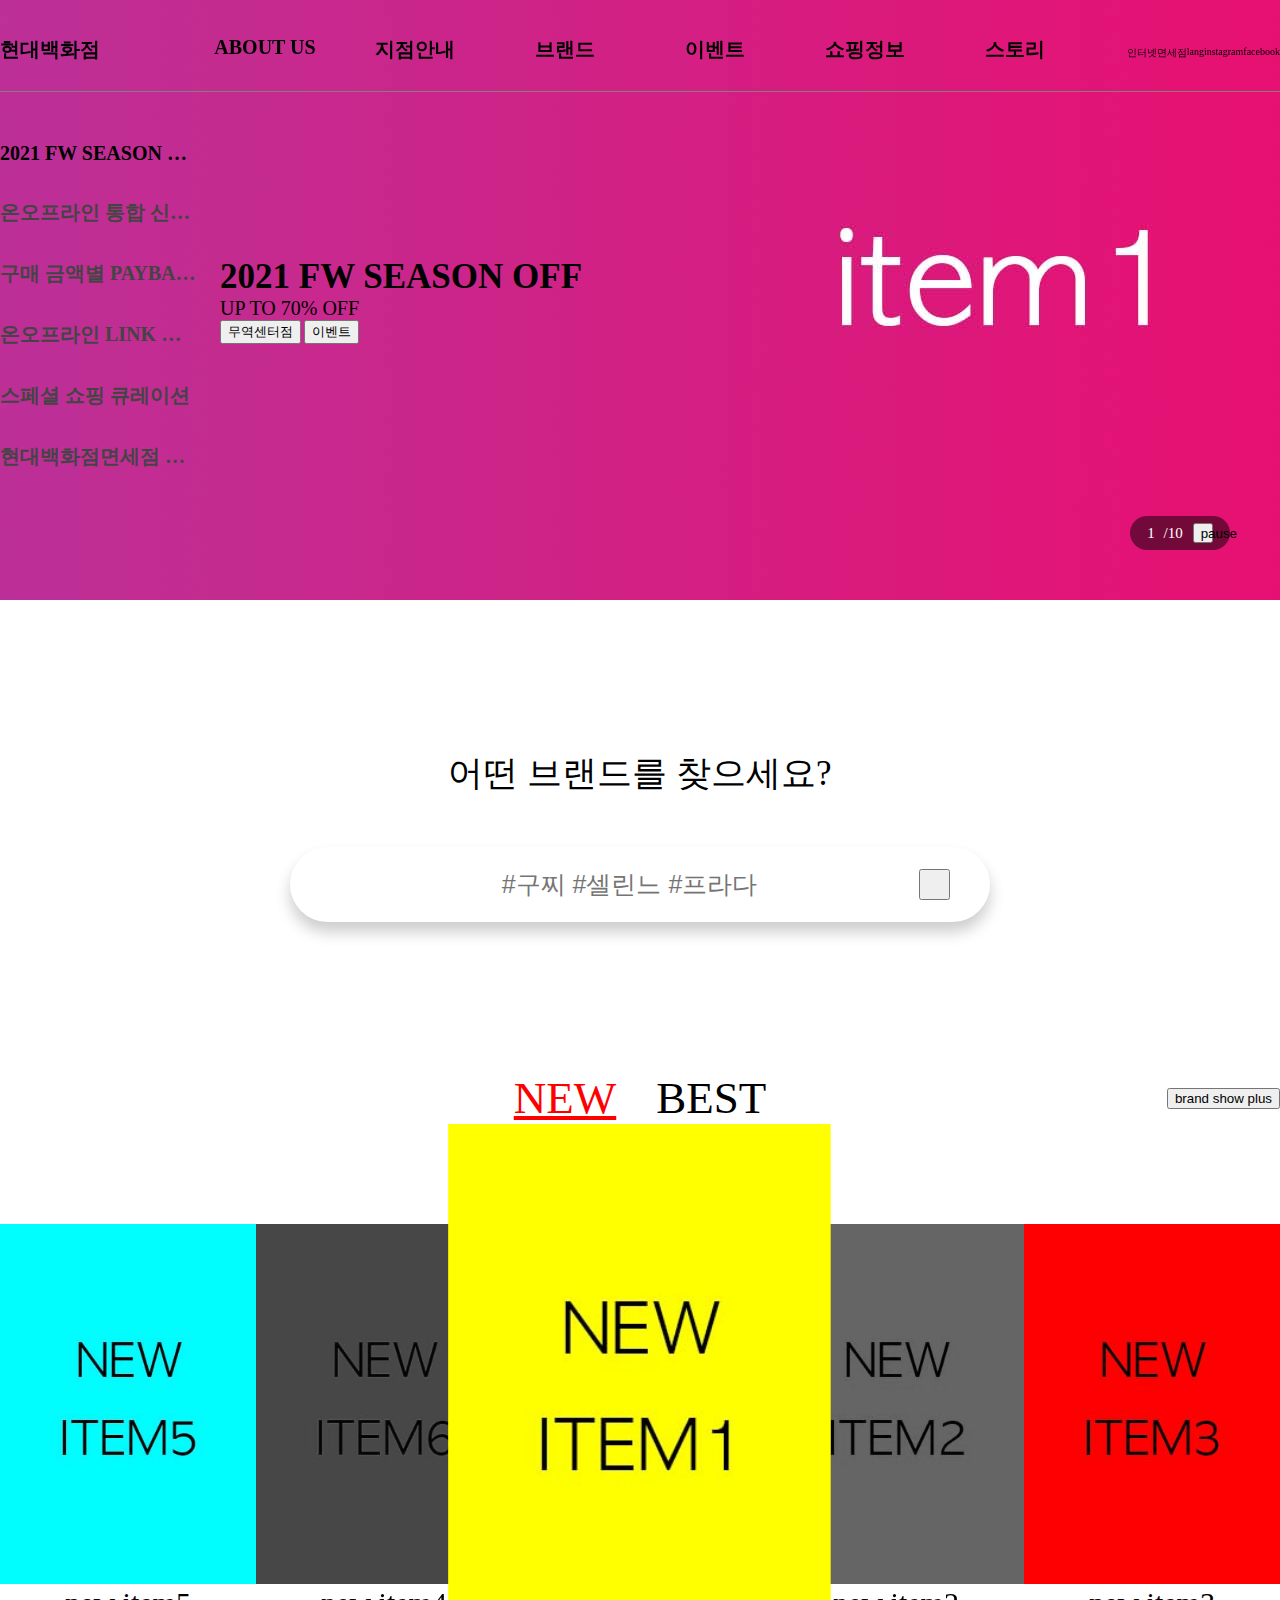
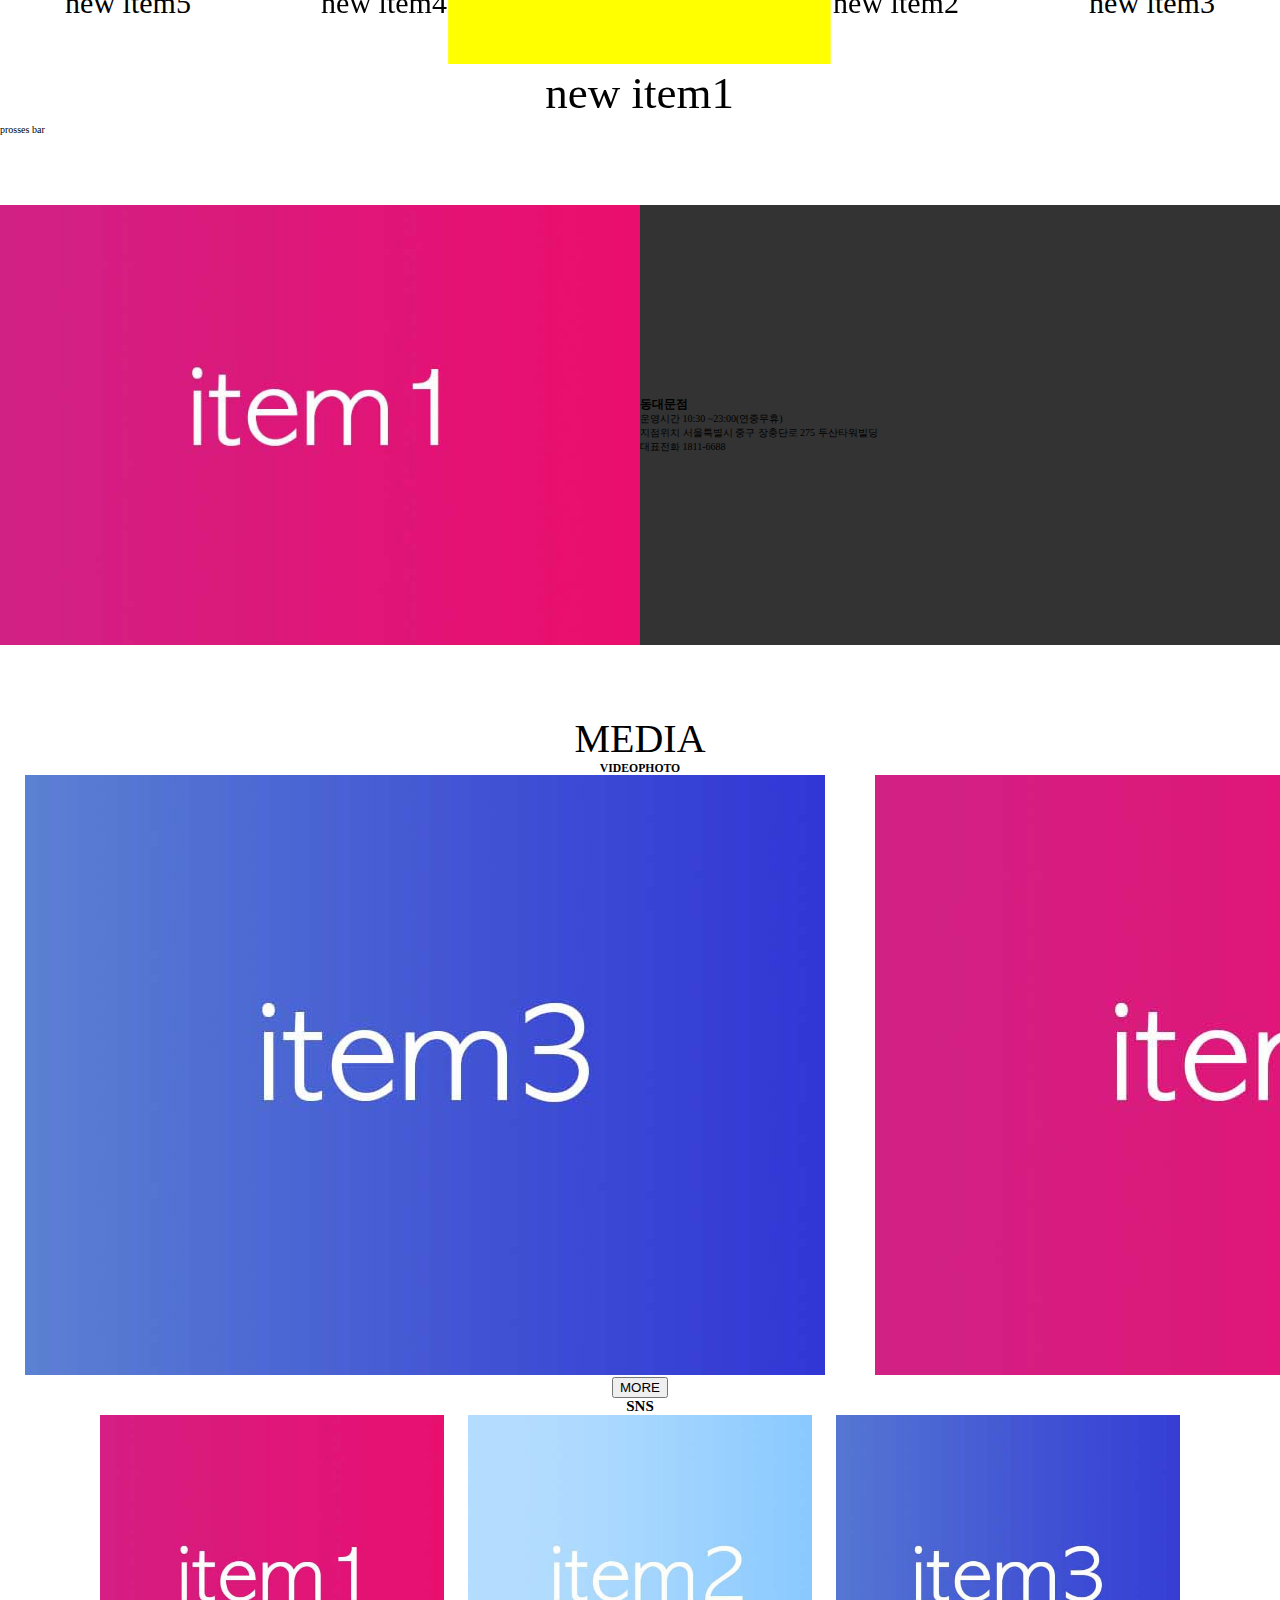
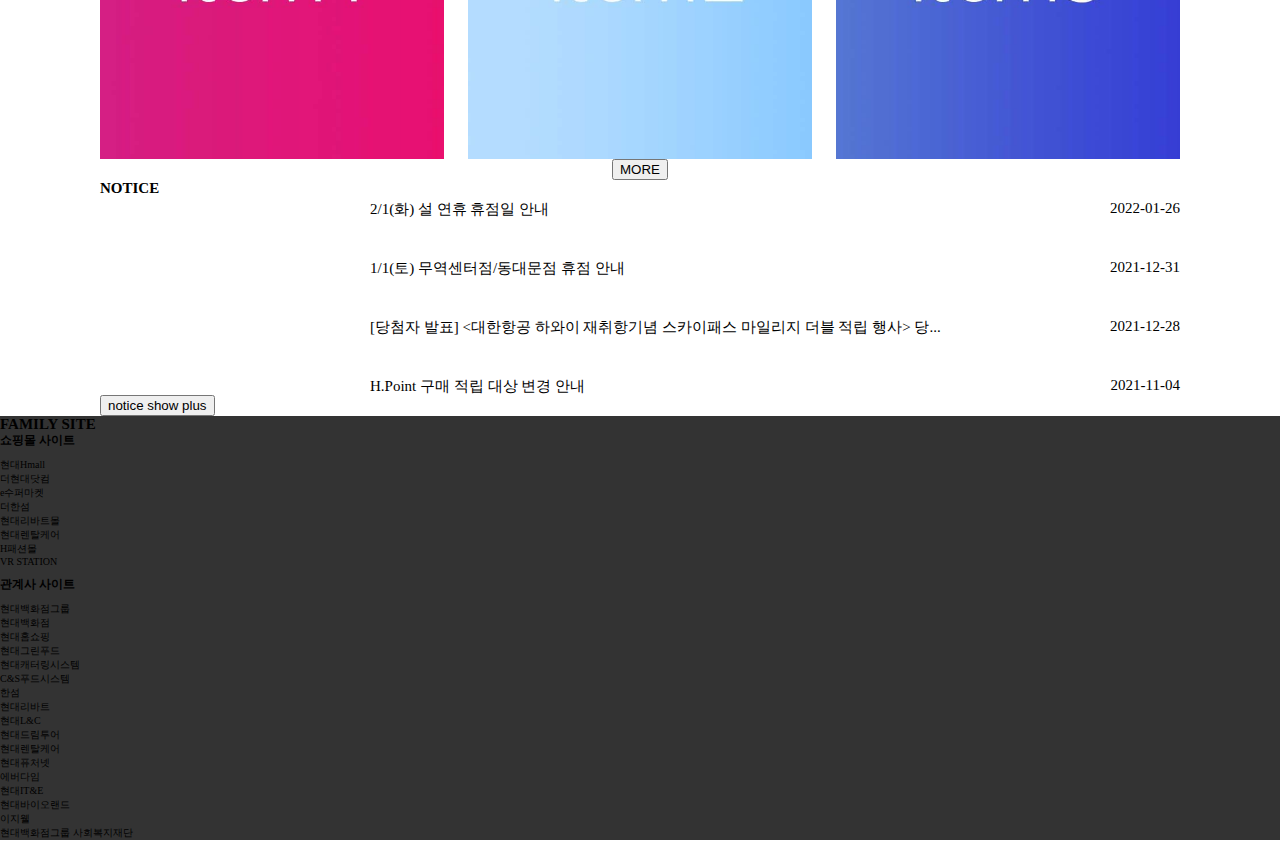
==== commit 4edae336: "index" ====
--- a/index.html
+++ b/index.html
@@ -11,15 +11,16 @@
     <link rel="stylesheet" href="./css/design.css">
     <link rel="stylesheet" href="./css/detail.css">
 
-    <script src="https://code.jquery.com/jquery-3.6.0.js" integrity="sha256-H+K7U5CnXl1h5ywQfKtSj8PCmoN9aaq30gDh27Xc0jk=" crossorigin="anonymous"></script>
+    <script src="https://code.jquery.com/jquery-3.6.0.js"
+        integrity="sha256-H+K7U5CnXl1h5ywQfKtSj8PCmoN9aaq30gDh27Xc0jk=" crossorigin="anonymous"></script>
 
     <script src="./js/slide.js" defer></script>
     <script src="./js/brand.js" defer></script>
     <script src="./js/store.js" defer></script>
     <script src="./js/media.js" defer></script>
-    <script src="./js/nav.js"></script>
-
-    
+    <script src="./js/nav.js" defer></script>
+
+
 </head>
 
 <body>
@@ -27,68 +28,84 @@
         <!-- -------------------------header------------------------- -->
 
         <div class="wrap_header">
-            <header>
-                <h1>현대백화점</h1>
-                <nav class="header_nav">
-                    <h2 class="hidden">Main nav</h2>
-                    <ul class="main_nav">
-                        <li>ABOUT US</li>
-                        <ul class="s_nav">
-                            <li>회사소개</li>
-                            <li>사회적책임경영</li>
-                            <li>소비자중심경영</li>
-                            <li>NEWS</li>
-                            <li>인재채용</li>
+            <div class="wrap_sNav">
+                <header>
+                    <h1>현대백화점</h1>
+                    <nav class="header_nav">
+                        <h2 class="hidden">Main nav</h2>
+
+                        <ul class="main_nav">
+                            <div>
+                                <li>ABOUT US</li>
+                                <ul class="s_nav">
+                                    <li>회사소개</li>
+                                    <li>사회적책임경영</li>
+                                    <li>소비자중심경영</li>
+                                    <li>NEWS</li>
+                                    <li>인재채용</li>
+                                </ul>
+                            </div>
+                            <div>
+                                <li>지점안내</li>
+                                <ul class="s_nav">
+                                    <li>무역센터점</li>
+                                    <li>동대문점</li>
+                                    <li>인천공항점</li>
+                                    <li>인터넷면세점</li>
+                                </ul>
+                            </div>
+                            <div>
+                                <li>브랜드</li>
+                                <ul class="s_nav">
+                                    <li>브랜드검색</li>
+                                    <li>브랜드</li>
+                                </ul>
+                            </div>
+                            <div>
+                                <li>이벤트</li>
+                                <ul class="s_nav">
+                                    <li>이벤트</li>
+                                </ul>
+                            </div>
+                            <div>
+                                <li>쇼핑정보</li>
+                                <ul class="s_nav">
+                                    <li>면세점멤버십</li>
+                                    <li>H.Point 멤버십</li>
+                                    <li>쇼핑가이드</li>
+                                    <li>공지사항</li>
+                                </ul>
+                            </div>
+                            <div>
+                                <li>스토리</li>
+                                <ul class="s_nav">
+                                    <li>SNS</li>
+                                    <li>광고</li>
+                                </ul>
+                            </div>
                         </ul>
-                        <li>지점안내</li>
-                        <ul class="s_nav">
-                            <li>무역센터점</li>
-                            <li>동대문점</li>
-                            <li>인천공항점</li>
+
+                    </nav>
+
+                    <div class="header_menu">
+                        <h2 class="hidden">Main menu</h2>
+                        <ul>
                             <li>인터넷면세점</li>
+                            <li>lang</li>
+                            <li>instagram</li>
+                            <li>facebook</li>
                         </ul>
-                        <li>브랜드</li>
-                        <ul class="s_nav">
-                            <li>브랜드검색</li>
-                            <li>브랜드</li>
-                        </ul>
-                        <li>이벤트</li>
-                        <ul class="s_nav">
-                            <li>이벤트</li>
-                        </ul>
-                        <li>쇼핑정보</li>
-                        <ul class="s_nav">
-                            <li>면세점멤버십</li>
-                            <li>H.Point 멤버십</li>
-                            <li>쇼핑가이드</li>
-                            <li>공지사항</li>
-                        </ul>
-                        <li>스토리</li>
-                        <ul class="s_nav">
-                            <li>SNS</li>
-                            <li>광고</li>
-                        </ul>
-                    </ul>
-                </nav>
-        
-                <div class="header_menu">
-                    <h2 class="hidden">Main menu</h2>
-                    <ul>
-                        <li>인터넷면세점</li>
-                        <li>lang</li>
-                        <li>instagram</li>
-                        <li>facebook</li>
-                    </ul>
-                </div>
-            </header>
-        </div>
-    
+                    </div>
+                </header>
+            </div>
+        </div>
+
         <!-- -------------------------main------------------------- -->
         <main>
             <!-- Main content -->
             <section class="main_content">
                 <h2 class="hidden">Main Content</h2>
-    
+
                 <div class="scroll_box_wrap">
                     <div class="scroll_box">
                         <p>2021 FW SEASON OFF</p>
@@ -103,17 +120,17 @@
                         <p>WINTER GIFT 사은품 혜택</p>
                     </div>
                 </div>
-    
+
                 <div class="scroll_content">
                     <p class="scroll_title"></p>
                     <p class="scroll_subtitle"></p>
                     <button>무역센터점</button>
                     <button>이벤트</button>
                 </div>
-    
+
                 <div class="scroll_pause_box">
                     <p class="scroll_count"></p>
-                    <button class="scroll_pause_btn"></button>
+                    <button class="scroll_pause_btn">pause</button>
                 </div>
             </section>
     </div>
@@ -170,7 +187,7 @@
     <!-- ----------Store---------- -->
     <section class="store">
         <h2 class="hidden">Store</h2>
-        
+
         <article class="store1">
             <div>
                 <img src="./media/store/item1.jpg">
@@ -182,7 +199,7 @@
                 </div>
             </div>
         </article>
-        
+
         <article class="store2" hidden>
             <div>
                 <img src="./media/store/item2.jpg">
@@ -194,7 +211,7 @@
                 </div>
             </div>
         </article>
-        
+
         <article class="store3" hidden>
             <div>
                 <img src="./media/store/item3.jpg">
@@ -220,17 +237,17 @@
 
             <div class="slide_media_wrap">
                 <div class="slide_media">
-            
+
                     <article>
                         <img src="./media/store/item3.jpg" alt="">
                         <p></p>
                     </article>
-            
+
                     <article>
                         <img src="./media/store/item1.jpg" alt="">
                         <p></p>
                     </article>
-            
+
                     <article>
                         <img src="./media/store/item2.jpg" alt="">
                         <p></p>
--- a/css/basic.css
+++ b/css/basic.css
@@ -18,7 +18,7 @@
     margin: 0 auto;
     display: flex;
     position: relative;
-    align-items: center;
+    top: 36px;
 }
 
 header > h1 {
@@ -33,13 +33,14 @@
 
 .main_nav {
     display: flex;
-    max-width: 1080px;
-    width: 100%;
-    margin: 0 auto;
-}
-
-.main_nav > li {
-    flex:1;
+    width: 100%;
+    max-width: 900px;
+    margin: 0 auto;
+    justify-content: center;
+}
+
+.main_nav > div {
+    flex: 1;
 }
 
 .header_menu {
@@ -52,13 +53,23 @@
 }
 
 .s_nav {
+    margin-top: 72px;
     display: none;
 }
 
-.wrap_header {
+.wrap_header, .wrap_header_show, .wrap_header_hide {
     position: fixed;
     width: 100%;
+    height: 92px;
     z-index: 1000;
+}
+
+.wrap_sNav, .wrap_sNav_hide {
+    height: 92px;
+}
+
+.wrap_sNav_show {
+    height: 400px;
 }
 
 /* ------------------main----------------- */
--- a/css/design.css
+++ b/css/design.css
@@ -12,7 +12,66 @@
 }
 
 .wrap_header {
+    background-color: rgba(0, 0, 0, 0);
     border-bottom: solid gray 1px;
+}
+
+.wrap_header_show {
+    background-color: white;
+    border: none;
+    animation: show_header 0.5s;
+    animation-iteration-count: 1;
+}
+
+.wrap_header_hide {
+    background-color: rgba(0, 0, 0, 0);
+    border-bottom: solid gray 1px;
+    animation: hide_header 0.5s;
+    animation-iteration-count: 1;
+}
+
+.wrap_sNav_show {
+    background-color: white;
+    animation: show_snav 0.5s;
+    animation-iteration-count: 1;
+}
+
+.wrap_sNav_hide {
+    background-color: rgba(255, 255, 255, 0);
+    animation: hide_snav 0.5s;
+    animation-iteration-count: 1;
+}
+
+@keyframes show_header {
+    0% {background-color: rgba(255, 255, 255, 0);}
+    100% {background-color: rgba(255, 255, 255, 1);}
+}
+
+@keyframes hide_header {
+    0% {background-color: rgba(255, 255, 255, 1);}
+    100% {background-color: rgba(255, 255, 255, 0);} 
+}
+
+@keyframes show_snav {
+    0% {
+        opacity: 0;
+        height: 92px;
+    }
+    100% {
+        opacity: 1;
+        height: 400px;
+    } 
+}
+
+@keyframes hide_snav {
+    0% {
+        background-color: rgba(255, 255, 255, 1);
+        height: 400px;
+    }
+    100% {
+        background-color: rgba(255, 255, 255, 0);
+        height: 92px;
+    } 
 }
 
 /* ----------------main------------- */
--- a/css/detail.css
+++ b/css/detail.css
@@ -1,18 +1,25 @@
 /* font and btn design */
 
 /* --------------------header-------------------- */
-header > nav > ul > li{
+
+.main_nav > div {
     font-size: 20px;
-    font-weight: bold;
     text-align: center;
 }
 
-header > .header_menu > ul > li {
-    margin: 0 10px;
-    font-size: 15px;
+.main_nav > div > li {
     font-weight: bold;
 }
 
+.s_nav > li{
+    font-size: 15px;
+    margin: 30px 0;
+    color:gray;
+}
+
+.s_nav > li:hover{
+    color: crimson;
+}
 /* --------------------main-------------------- */
 
 /* Main content */
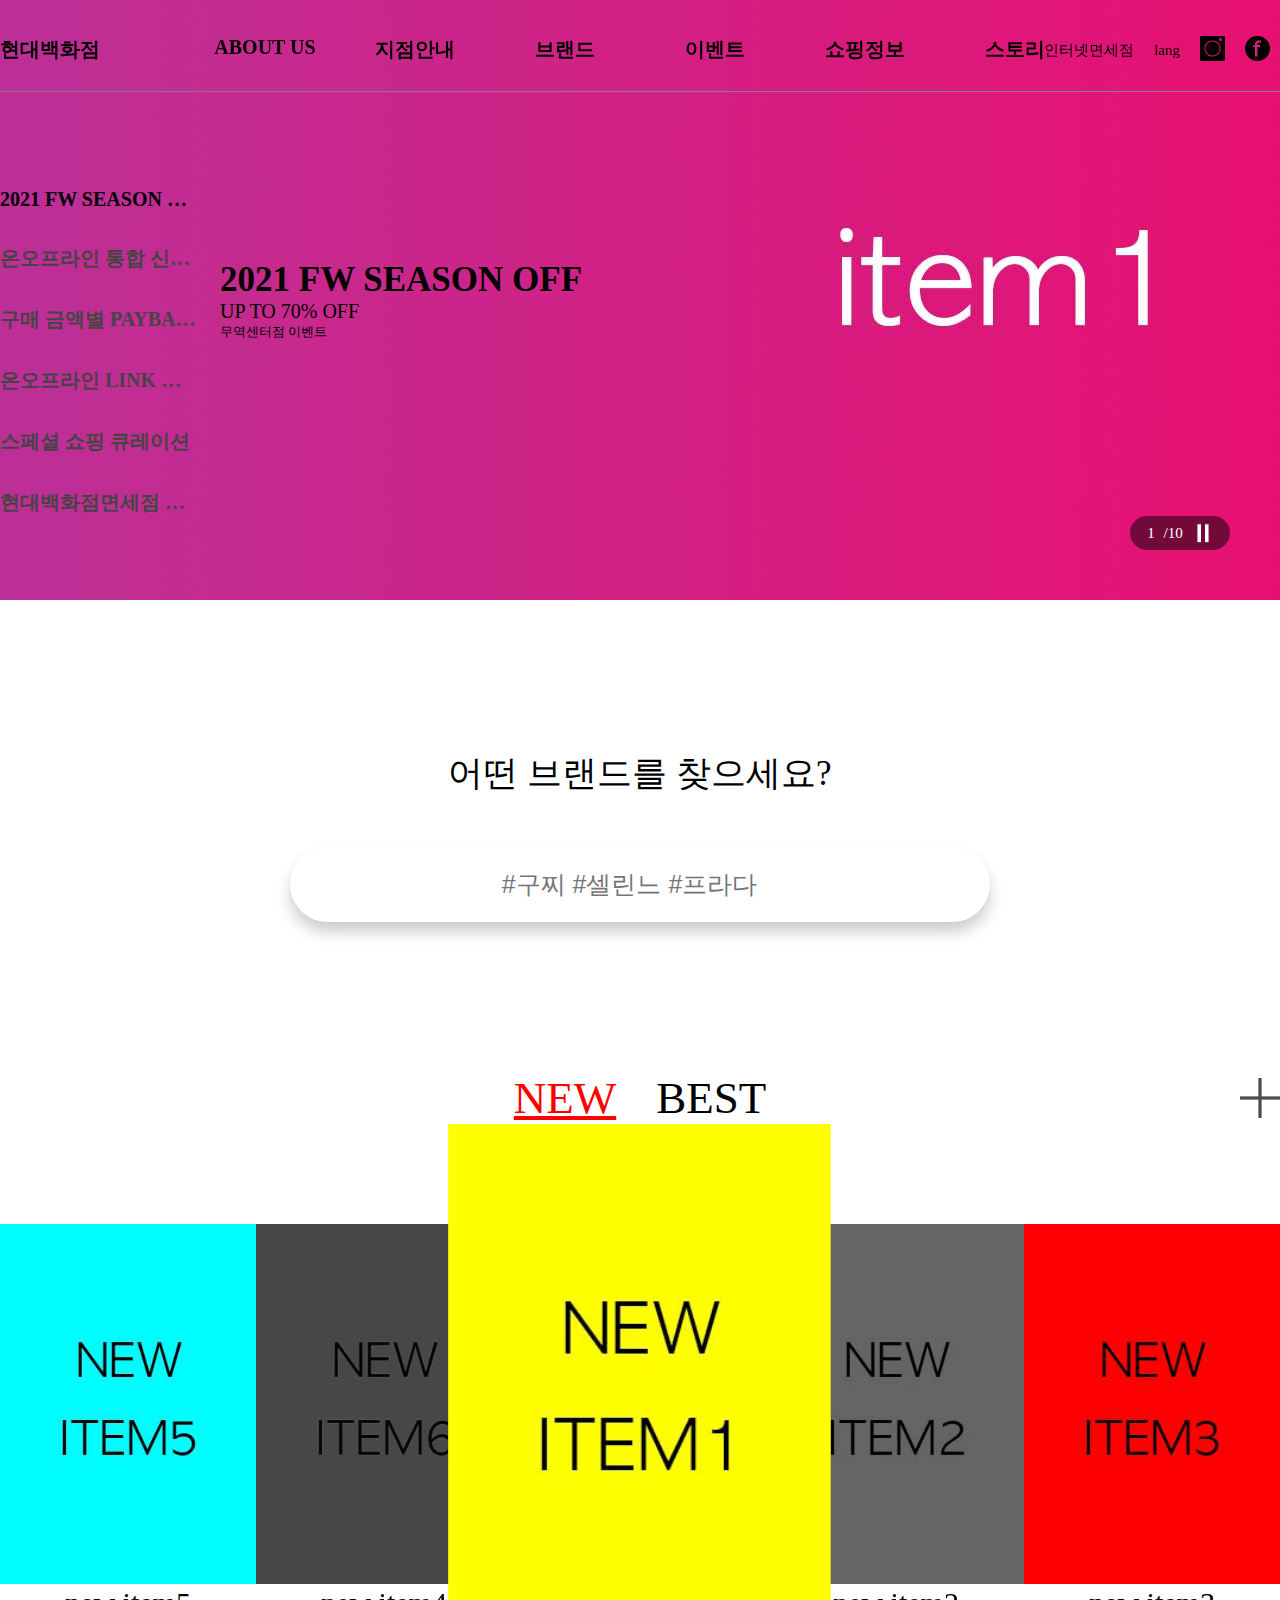
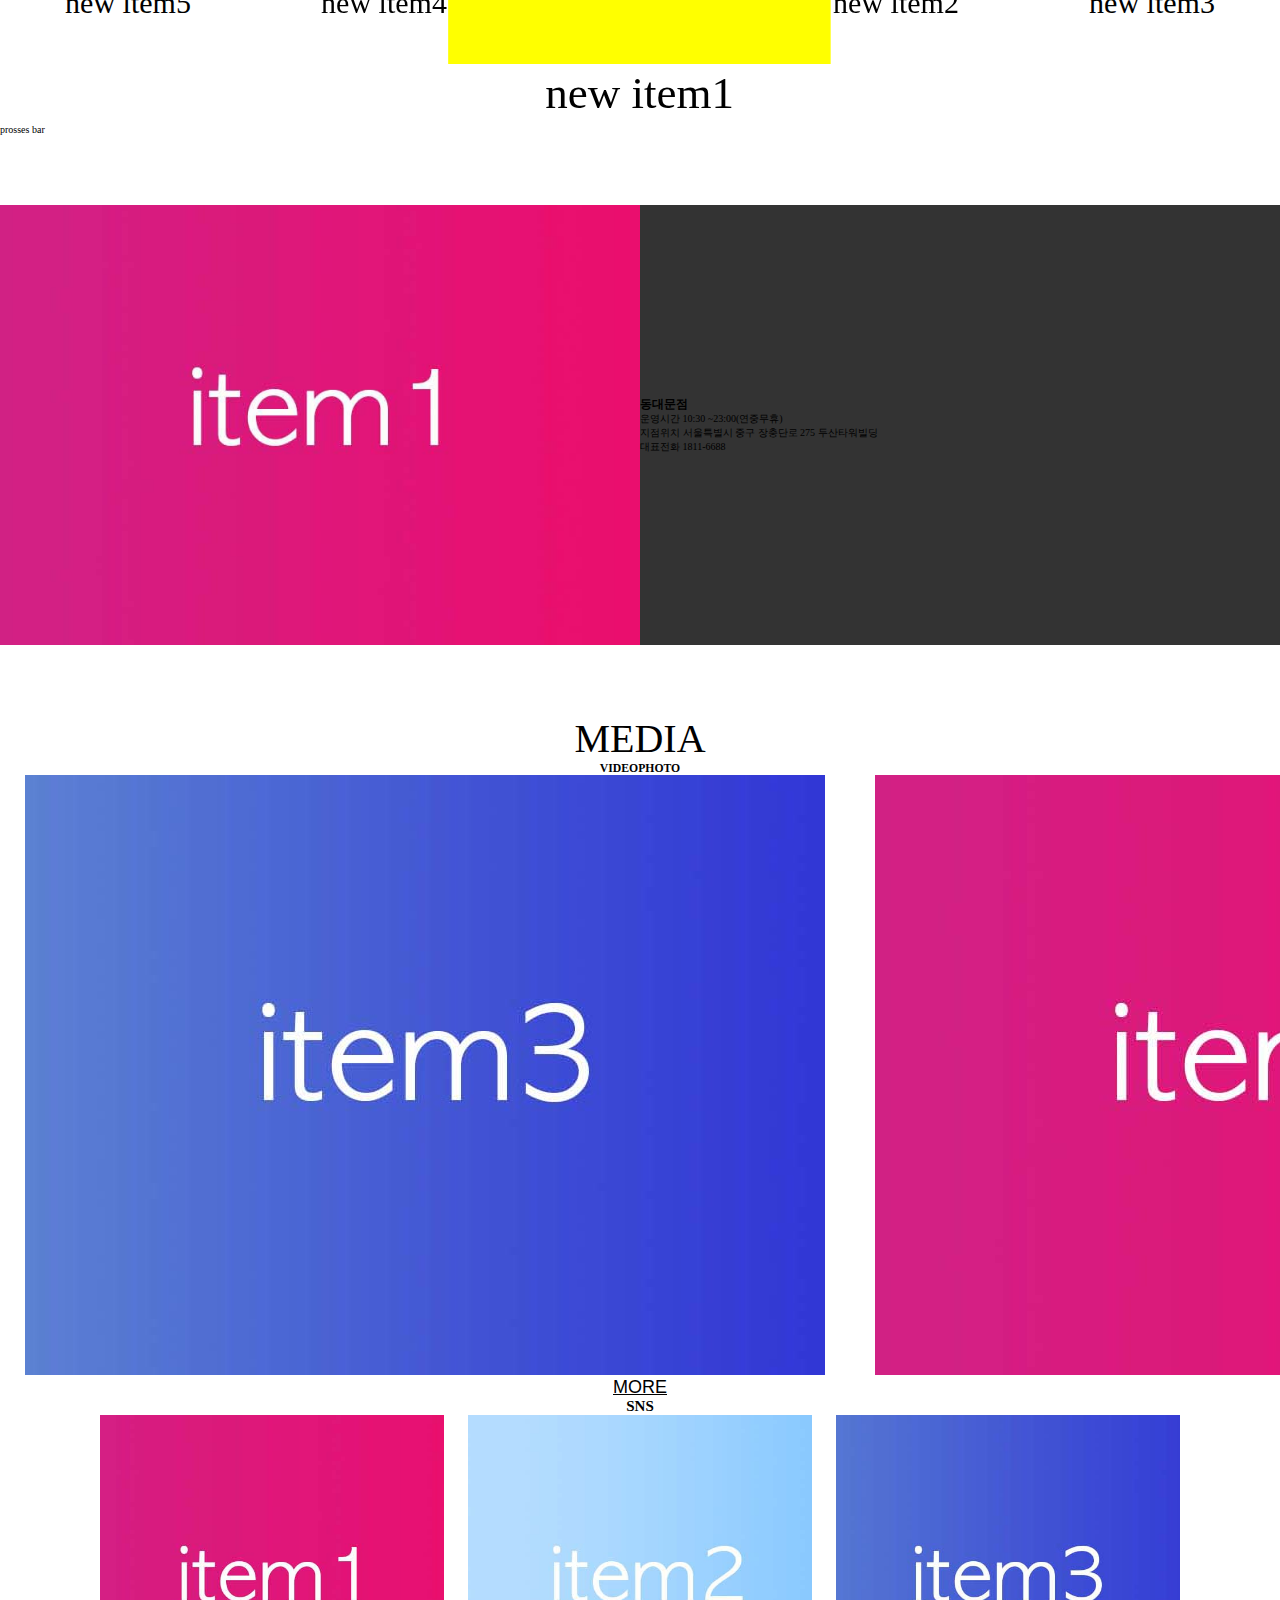
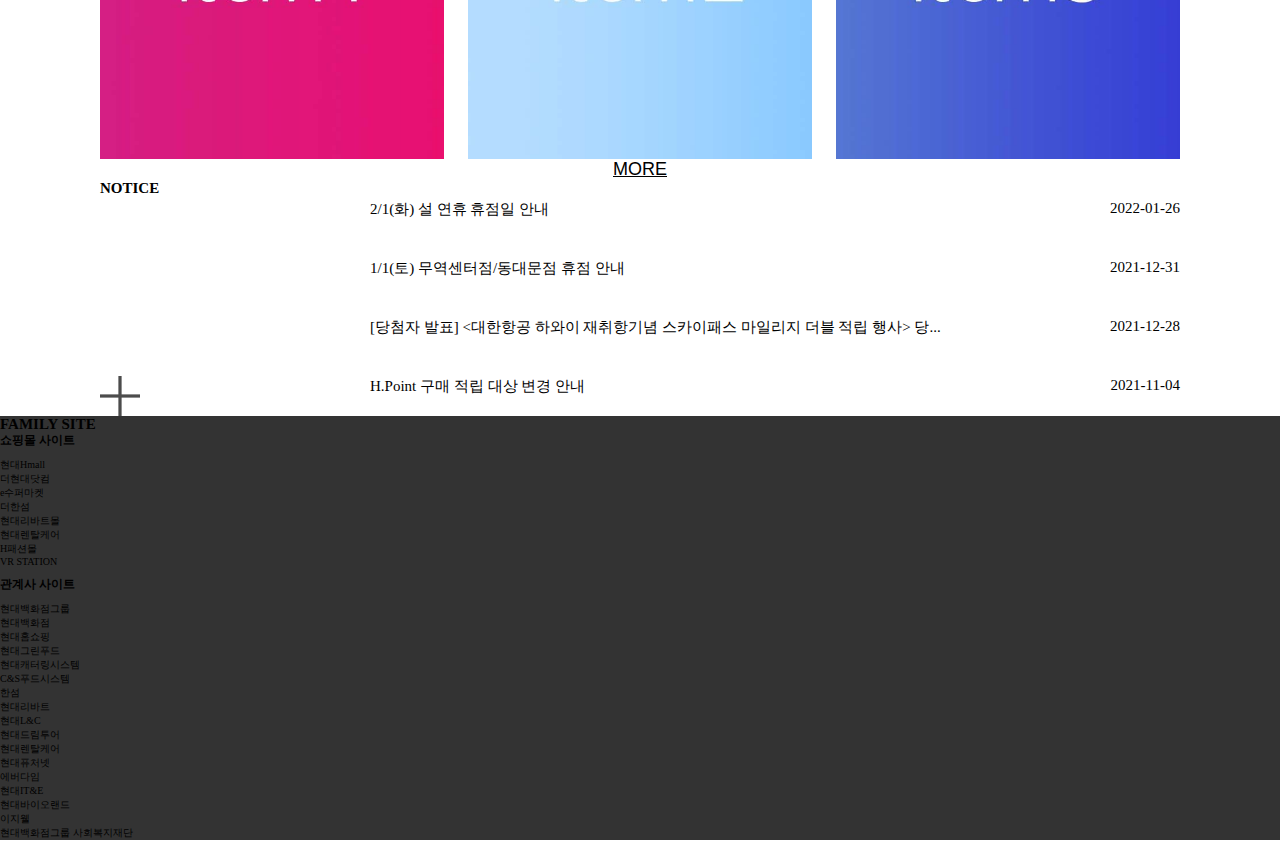
==== commit e35f8171: "index.html" ====
--- a/index.html
+++ b/index.html
@@ -91,9 +91,13 @@
                         <h2 class="hidden">Main menu</h2>
                         <ul>
                             <li>인터넷면세점</li>
-                            <li>lang</li>
-                            <li>instagram</li>
-                            <li>facebook</li>
+                            <li class="lang">lang</li>
+                            <li>
+                                <img src="./media/icon/insta.png" alt="instagram" class="header_icon">
+                            </li>
+                            <li>
+                                <img src="./media/icon/facebook.png" alt="facebook" class="header_icon">
+                            </li>
                         </ul>
                     </div>
                 </header>
@@ -130,7 +134,7 @@
 
                 <div class="scroll_pause_box">
                     <p class="scroll_count"></p>
-                    <button class="scroll_pause_btn">pause</button>
+                    <button class="scroll_pause_btn hidden">pause</button>
                 </div>
             </section>
     </div>
@@ -150,7 +154,7 @@
             <div class="brand_wrap">
                 <h3 class="brand_new">NEW</h3>
                 <h3 class="brand_best">BEST</h3>
-                <button class="brand_show_plus">brand show plus</button>
+                <button class="brand_show_plus hidden">brand show plus</button>
             </div>
 
             <div class="slide_brand">
@@ -274,7 +278,7 @@
     <section class="notice">
         <div class="notice_title">
             <h2>NOTICE</h2>
-            <button class="notice_show_plus">notice show plus</button>
+            <button class="notice_show_plus hidden">notice show plus</button>
         </div>
 
         <div class="notice_board">
--- a/css/basic.css
+++ b/css/basic.css
@@ -18,6 +18,7 @@
     margin: 0 auto;
     display: flex;
     position: relative;
+    align-items: flex-start;
     top: 36px;
 }
 
@@ -27,7 +28,7 @@
 }
 
 .header_nav {
-    flex:1;
+    flex: auto;
     display: flex;
 }
 
@@ -46,10 +47,12 @@
 .header_menu {
     position: absolute;
     right: 0;
+    top:-10px;
 }
 
 .header_menu > ul{
     display: flex;
+    align-items: center;
 }
 
 .s_nav {
@@ -87,6 +90,7 @@
 
 .scroll_box_wrap {
     height: 350px;
+    margin-top: 92px;
     overflow: hidden;
 }
 
@@ -116,7 +120,7 @@
     align-items: center;
 }
 
-.scroll_pause_box button {
+.scroll_pause_btn {
     height: 20px;
     width: 20px;
     margin-left: 10px;
--- a/css/design.css
+++ b/css/design.css
@@ -75,24 +75,6 @@
 }
 
 /* ----------------main------------- */
-.scroll_box {
-    animation: move_list 30s;
-    animation-iteration-count: infinite;
-}
-
-@keyframes move_list {
-    0% {transform: translateY(0px);}
-    10% {transform: translateY(0px);}
-    20% {transform: translateY(-58px);}
-    30% {transform: translateY(-116px);}
-    40% {transform: translateY(-174px);}
-    50% {transform: translateY(-232px);}
-    60% {transform: translateY(-232px);}
-    70% {transform: translateY(-232px);}
-    80% {transform: translateY(-232px);}
-    90% {transform: translateY(-232px);}
-    100% {transform: translateY(-232px);}
-}
 
 .scroll_pause_box {
     background-color: rgba(0, 0, 0, 0.5);
--- a/css/detail.css
+++ b/css/detail.css
@@ -1,7 +1,5 @@
-/* font and btn design */
-
+/* font */
 /* --------------------header-------------------- */
-
 .main_nav > div {
     font-size: 20px;
     text-align: center;
@@ -9,6 +7,11 @@
 
 .main_nav > div > li {
     font-weight: bold;
+}
+
+.header_menu > ul > li{
+    font-size: 15px;
+    margin: 0 10px;
 }
 
 .s_nav > li{
@@ -19,6 +22,10 @@
 
 .s_nav > li:hover{
     color: crimson;
+}
+
+.header_icon {
+    height: 25px;
 }
 /* --------------------main-------------------- */
 
@@ -93,3 +100,29 @@
 .notice_board {
     font-size: 15px;
 }
+
+
+/* btn */
+
+.scroll_pause_btn {
+    background-image: url(../media/icon/pause.png);
+    background-size: cover;
+    background-position: center;
+    background-repeat: no-repeat;
+    background-color: rgba(0, 0, 0, 0);
+}
+
+button[class*="plus"]::after {
+    content: "";
+    background-image: url('../media/icon/plus.png');
+    background-size: 40px 40px;
+    width: 40px;
+    height: 40px;
+    display: inline-block;
+    opacity: 0.7;
+}
+
+button[class*="more"] {
+    font-size: 18px;
+    text-decoration: underline;
+}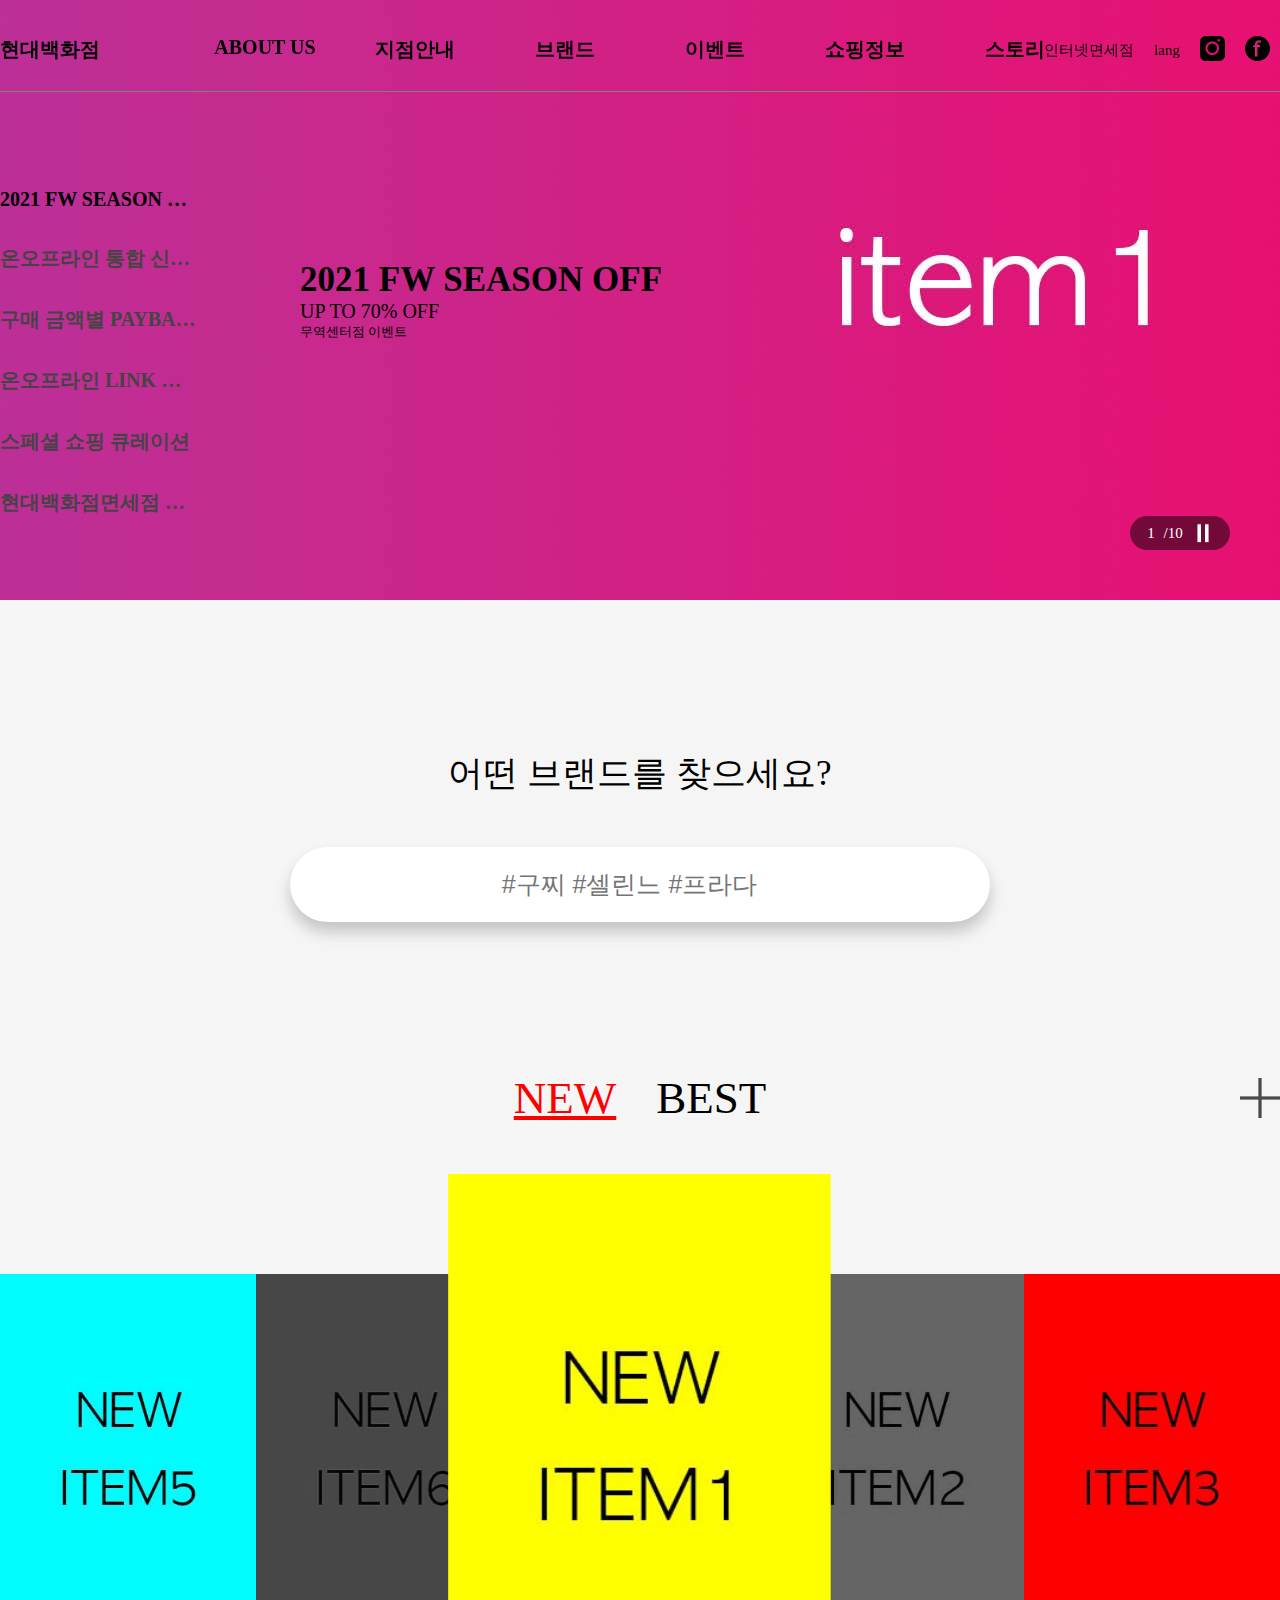
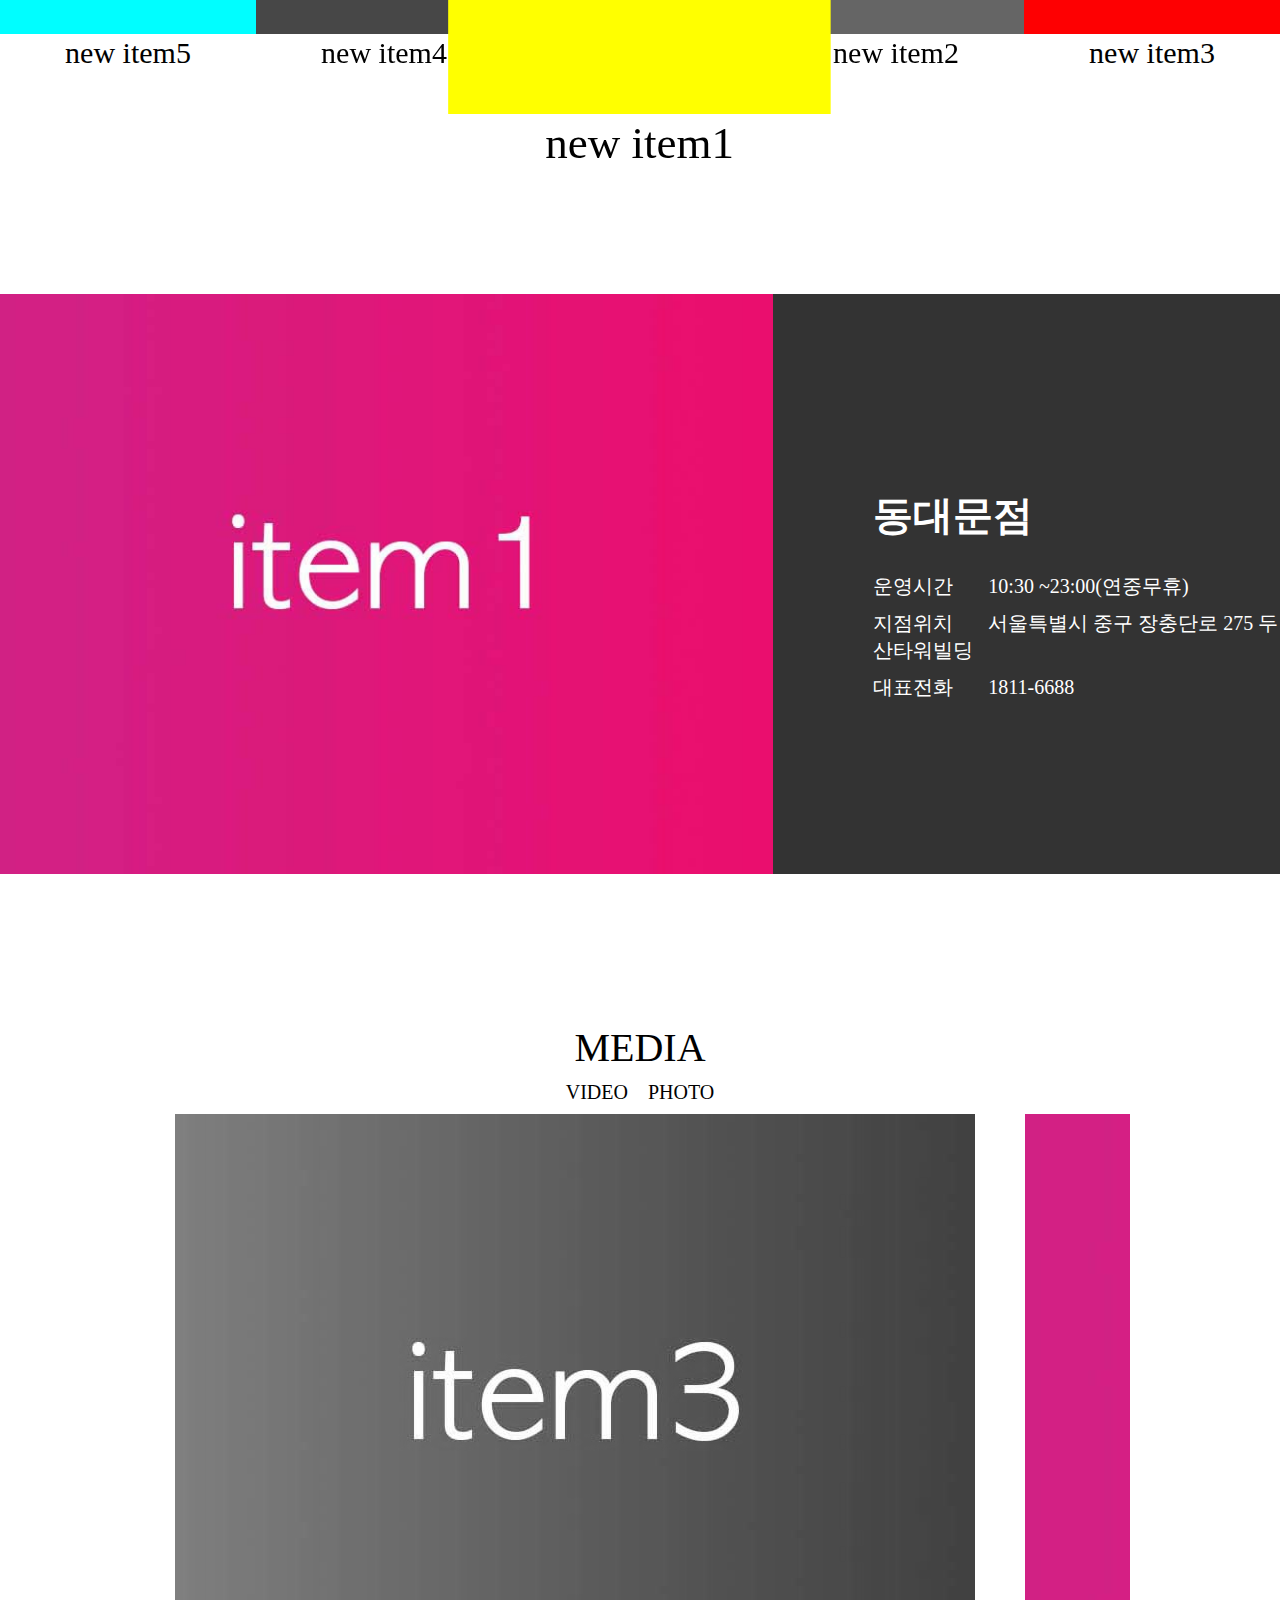
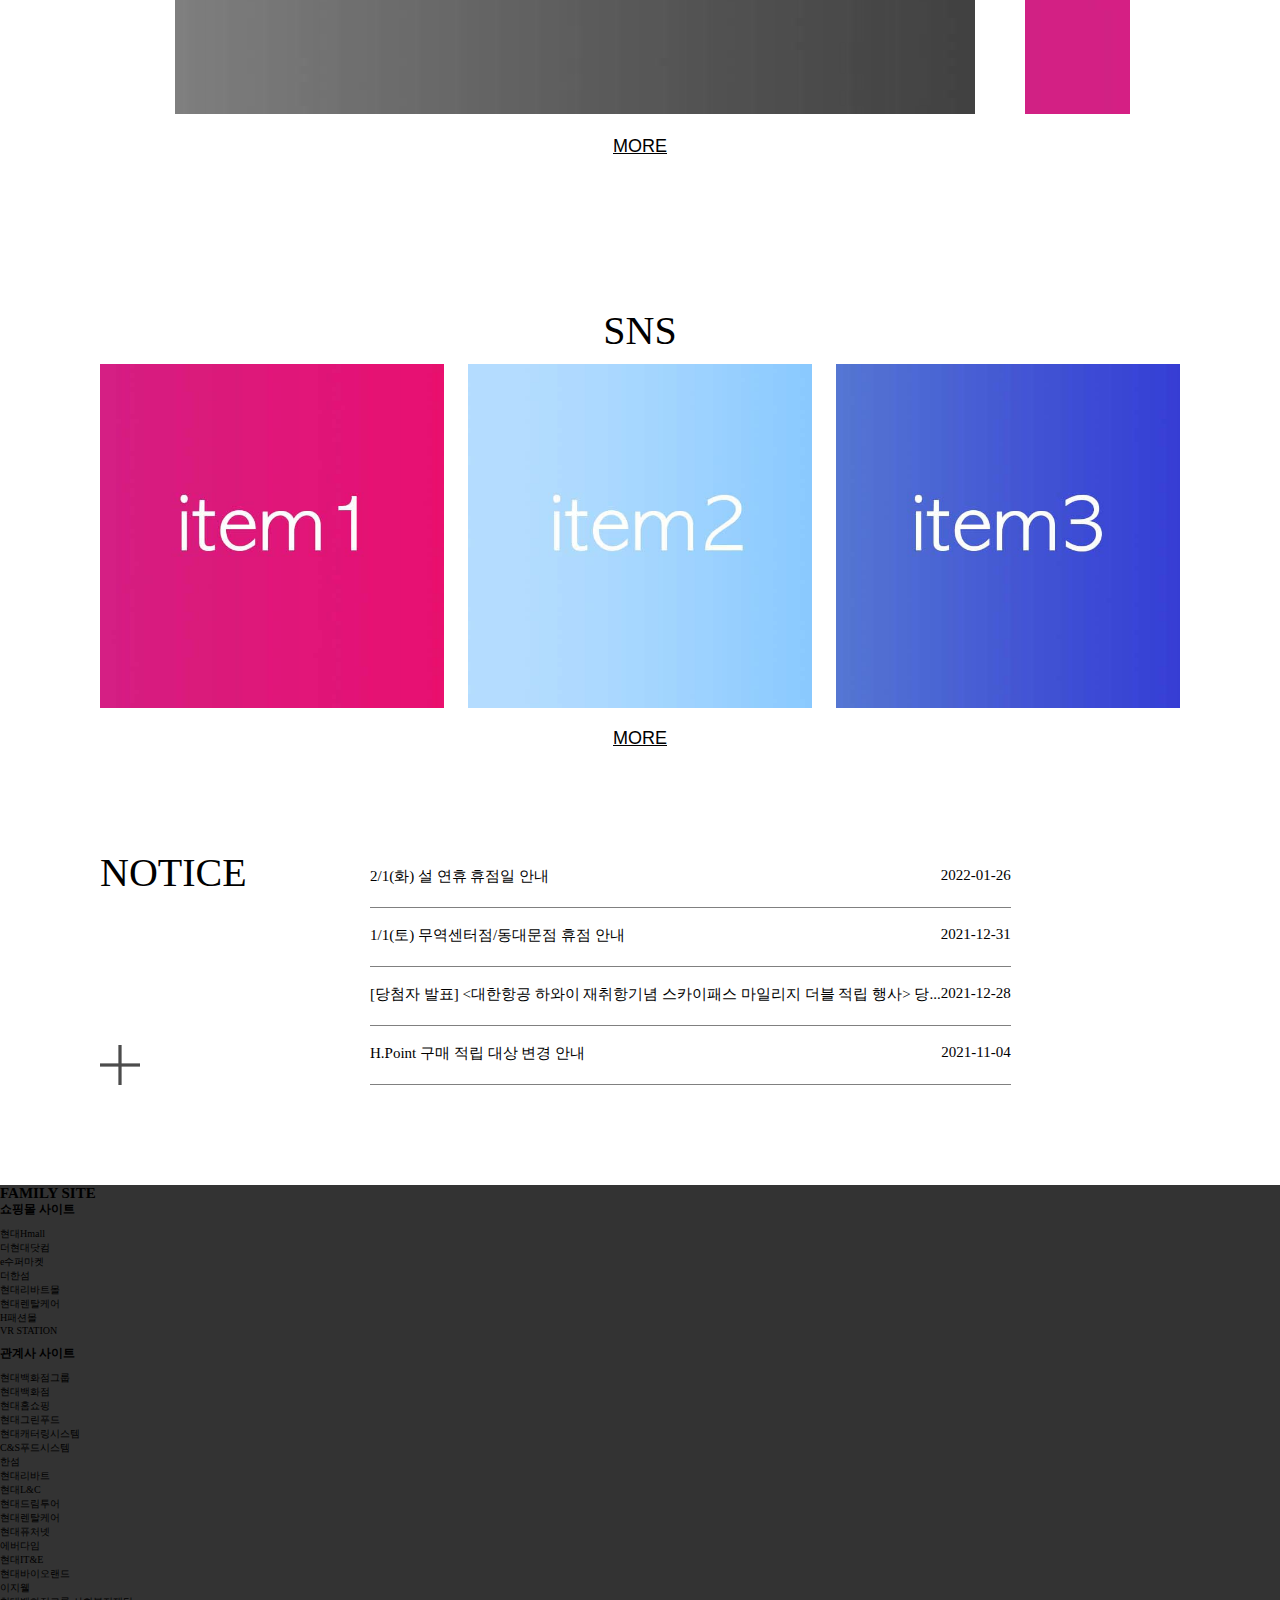
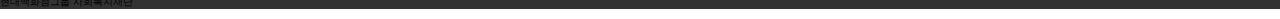
==== commit b23ef046: "index" ====
--- a/index.html
+++ b/index.html
@@ -139,7 +139,10 @@
             </section>
     </div>
 
+    <div class="bg_box"></div>
+
     <!-- ----------Brand------------ -->
+    
     <section class="brand">
         <h2 class="hidden">Brand</h2>
         <fieldset>
@@ -183,8 +186,6 @@
                     <p>new item3</p>
                 </div>
             </div>
-
-            <div>prosses bar</div>
         </div>
     </section>
 
@@ -197,9 +198,9 @@
                 <img src="./media/store/item1.jpg">
                 <div>
                     <h3>동대문점</h3>
-                    <p>운영시간 10:30 ~23:00(연중무휴)</p>
-                    <p>지점위치 서울특별시 중구 장충단로 275 두산타워빌딩</p>
-                    <p>대표전화 1811-6688</p>
+                    <p>운영시간 <span>10:30 ~23:00(연중무휴)</span></p>
+                    <p>지점위치 <span>서울특별시 중구 장충단로 275 두산타워빌딩</span></p>
+                    <p>대표전화 <span>1811-6688</span></p>
                 </div>
             </div>
         </article>
@@ -209,9 +210,9 @@
                 <img src="./media/store/item2.jpg">
                 <div>
                     <h3>인천공항점</h3>
-                    <p>운영시간 06:30 ~ 21:30(연중무휴)</p>
-                    <p>지점위치 인천광역시 중구 공항로 272, 인천국제공항 제1터미널</p>
-                    <p>대표전화 1811-6688</p>
+                    <p>운영시간 <span>06:30 ~ 21:30(연중무휴)</span></p>
+                    <p>지점위치 <span>인천광역시 중구 공항로 272, 인천국제공항 제1터미널</span></p>
+                    <p>대표전화 <span>1811-6688</span></p>
                 </div>
             </div>
         </article>
@@ -221,9 +222,9 @@
                 <img src="./media/store/item3.jpg">
                 <div>
                     <h3>무역센터점</h3>
-                    <p>운영시간 09:00 ~ 20:30(연중무휴)</p>
-                    <p>지점위치 서울특별시 강남구 테헤란로 517</p>
-                    <p>대표전화 1811-6688</p>
+                    <p>운영시간 <span>09:00 ~ 20:30(연중무휴)</span></p>
+                    <p>지점위치 <span>서울특별시 강남구 테헤란로 517</span></p>
+                    <p>대표전화 <span>1811-6688</span></p>
                 </div>
             </div>
         </article>
@@ -242,7 +243,7 @@
             <div class="slide_media_wrap">
                 <div class="slide_media">
 
-                    <article>
+                    <article class="media_gray">
                         <img src="./media/store/item3.jpg" alt="">
                         <p></p>
                     </article>
@@ -252,7 +253,7 @@
                         <p></p>
                     </article>
 
-                    <article>
+                    <article class="media_gray">
                         <img src="./media/store/item2.jpg" alt="">
                         <p></p>
                     </article>
--- a/css/basic.css
+++ b/css/basic.css
@@ -76,6 +76,11 @@
 }
 
 /* ------------------main----------------- */
+.bg_box {
+    width: 100%;
+    height: 850px;
+    position: absolute;
+}
 
 /* Main content */
 .main_content {
@@ -106,7 +111,7 @@
 
 .scroll_content {  
     flex: auto;
-    margin-left: 20px;
+    margin-left: 100px;
 }
 
 .scroll_pause_box {
@@ -161,6 +166,7 @@
     display: flex;
     justify-content: center;
     align-items: center;
+    margin-bottom: 50px;
 }
 
 .brand_show_plus {
@@ -173,7 +179,7 @@
     height: 600px;
     justify-content: space-around;
     align-items: center;
-    margin-bottom: 200px 0;
+    margin-bottom: 100px;
 }
 
 .slide_brand div {
@@ -201,11 +207,14 @@
     margin: 0 auto;
 }
 
+.store > article {
+    margin: 20px 0;
+}
+
 .store > article > div {
     display: flex;
     align-items: center;
     height: 580px;
-    padding: 70px 0;
 }
 
 .store > article > div > img {
@@ -220,9 +229,14 @@
 
 /* Media */
 
+.media {
+    margin: 150px;
+}
+
 .media_subtitle {
     display: flex;
     justify-content: center;
+    margin: 10px 0;
 }
 
 .slide_media_wrap {
@@ -242,7 +256,7 @@
 
 .media_show_more {
     display: block;
-    margin: 0 auto;
+    margin: 20px auto;
 }
 
 /* sns */
@@ -265,7 +279,7 @@
 
 .sns > button {
     display: block;
-    margin: 0 auto;
+    margin: 20px auto;
 }
 
 /* Notice */
@@ -275,6 +289,7 @@
     height: 236px;
     margin: 0 auto;
     display: flex;
+    margin: 100px auto;
 }
 
 .notice_title {
@@ -290,8 +305,11 @@
 .notice_board {
     display: flex;
     flex-direction: column;
-    flex: auto;
-    justify-content: space-around;
+}
+
+.notice_board > p {
+    flex:1;
+    padding-top: 18px
 }
 
 .notice_board span {
--- a/css/design.css
+++ b/css/design.css
@@ -76,6 +76,10 @@
 
 /* ----------------main------------- */
 
+.bg_box {
+    background-color: rgb(245, 245, 245);
+}
+
 .scroll_pause_box {
     background-color: rgba(0, 0, 0, 0.5);
     border-radius: 50px;
@@ -100,10 +104,16 @@
 
 /* Media */
 
+.media_gray {
+    filter: grayscale(100%);
+}
+
 /* sns */
 
 /* notice */
-
+.notice_board > p {
+    border-bottom: solid gray 1px;
+}
 /* footer */
 footer {
     background-color: #333;
--- a/css/detail.css
+++ b/css/detail.css
@@ -84,6 +84,27 @@
 }
 
 /* Store */
+.store > article > div {
+    color: white;
+}
+
+.store > article > div h3 {
+    font-size: 40px;
+    margin: 30px 0;
+    margin-left: 100px;
+}
+
+.store > article > div p {
+    font-size: 20px;
+    margin: 10px 0;
+    margin-left: 100px;
+}
+
+.store > article > div span {
+    margin-left: 30px;
+    font-weight: lighter;
+}
+
 /* Media */
 .media > h2 {
     font-size: 40px;
@@ -91,12 +112,26 @@
     text-align: center;
 }
 
+.media_subtitle > h3{
+    font-size: 20px;
+    font-weight: lighter;
+    margin: 0 10px;
+}
+
 /* SNS */
 .sns h2 {
     text-align: center;
+    font-size: 40px;
+    font-weight: lighter;
+    margin: 10px 0;
 }
 
 /* Notice */
+.notice h2 {
+    font-size: 40px;
+    font-weight: lighter;
+}
+
 .notice_board {
     font-size: 15px;
 }
@@ -125,4 +160,9 @@
 button[class*="more"] {
     font-size: 18px;
     text-decoration: underline;
+}
+
+.brand > fieldset > button {
+    background-image: url(../media/icon/find.png);
+    background-size: cover;
 }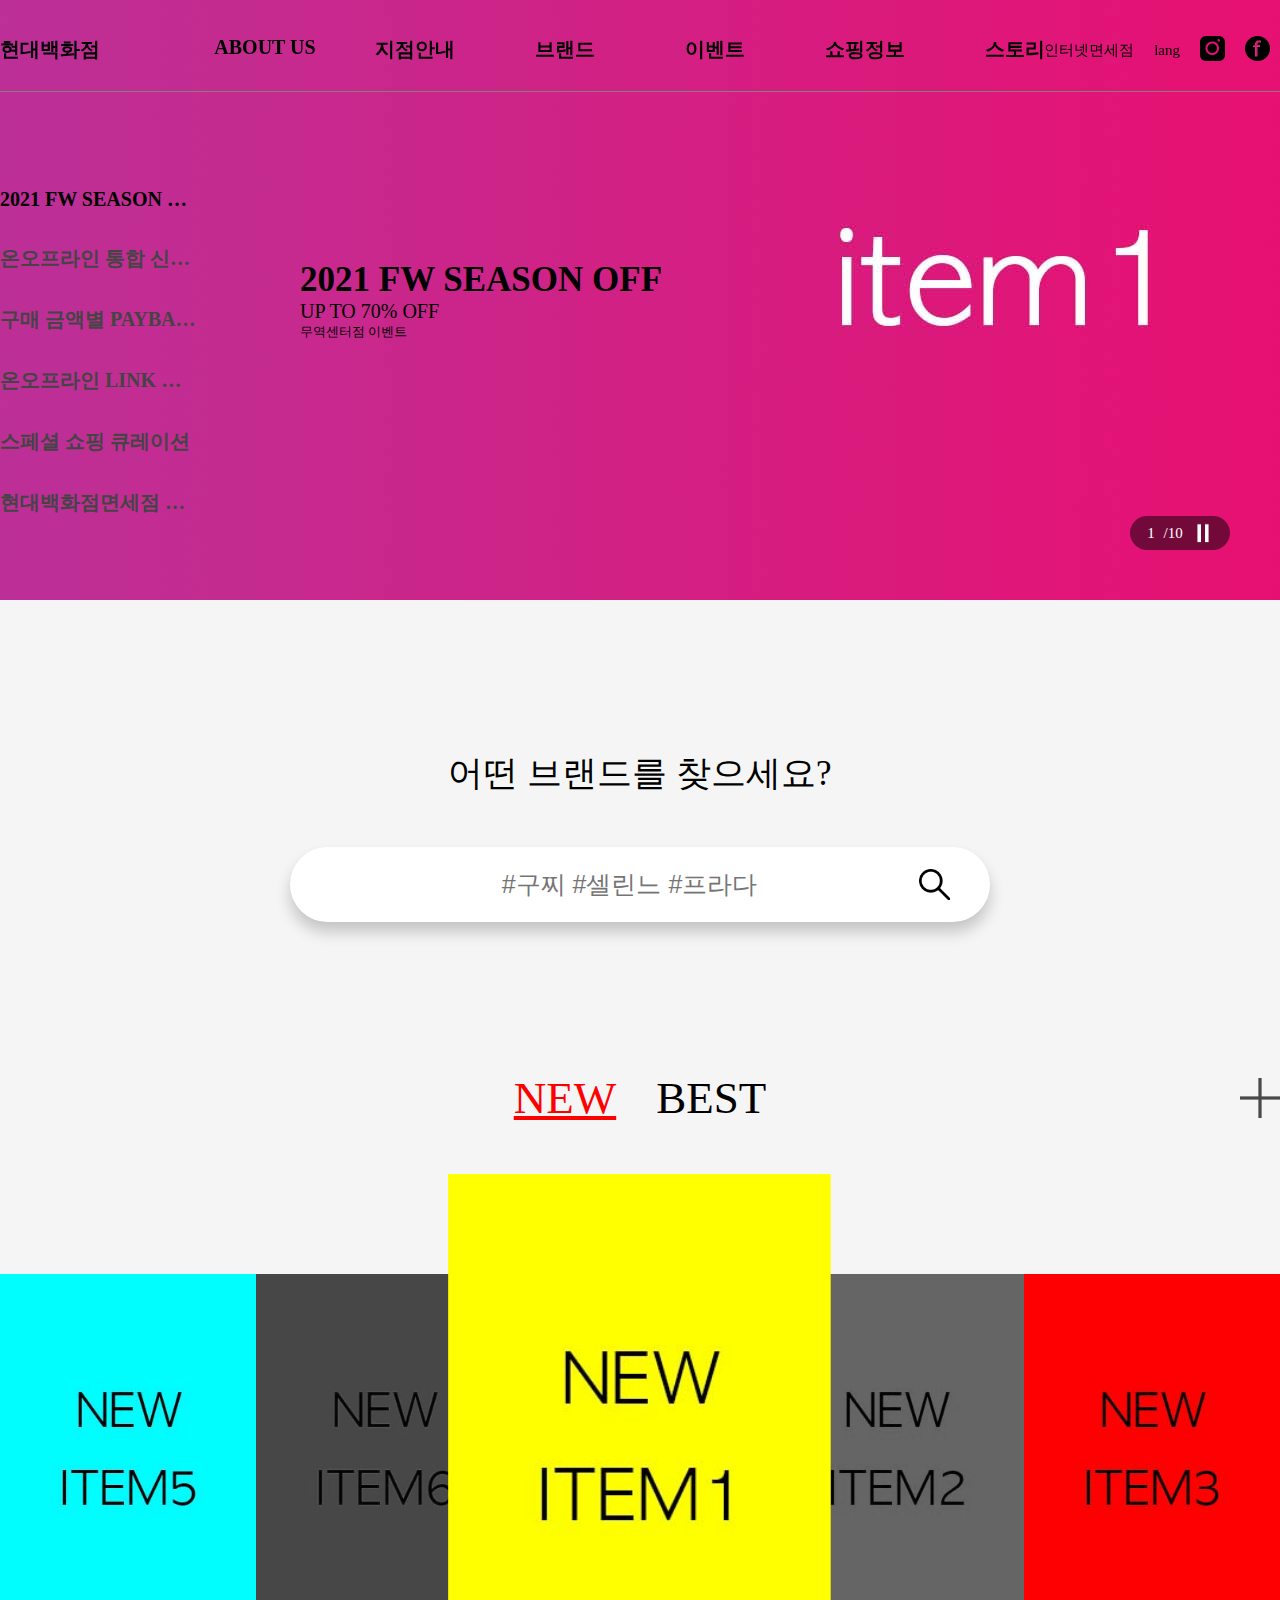
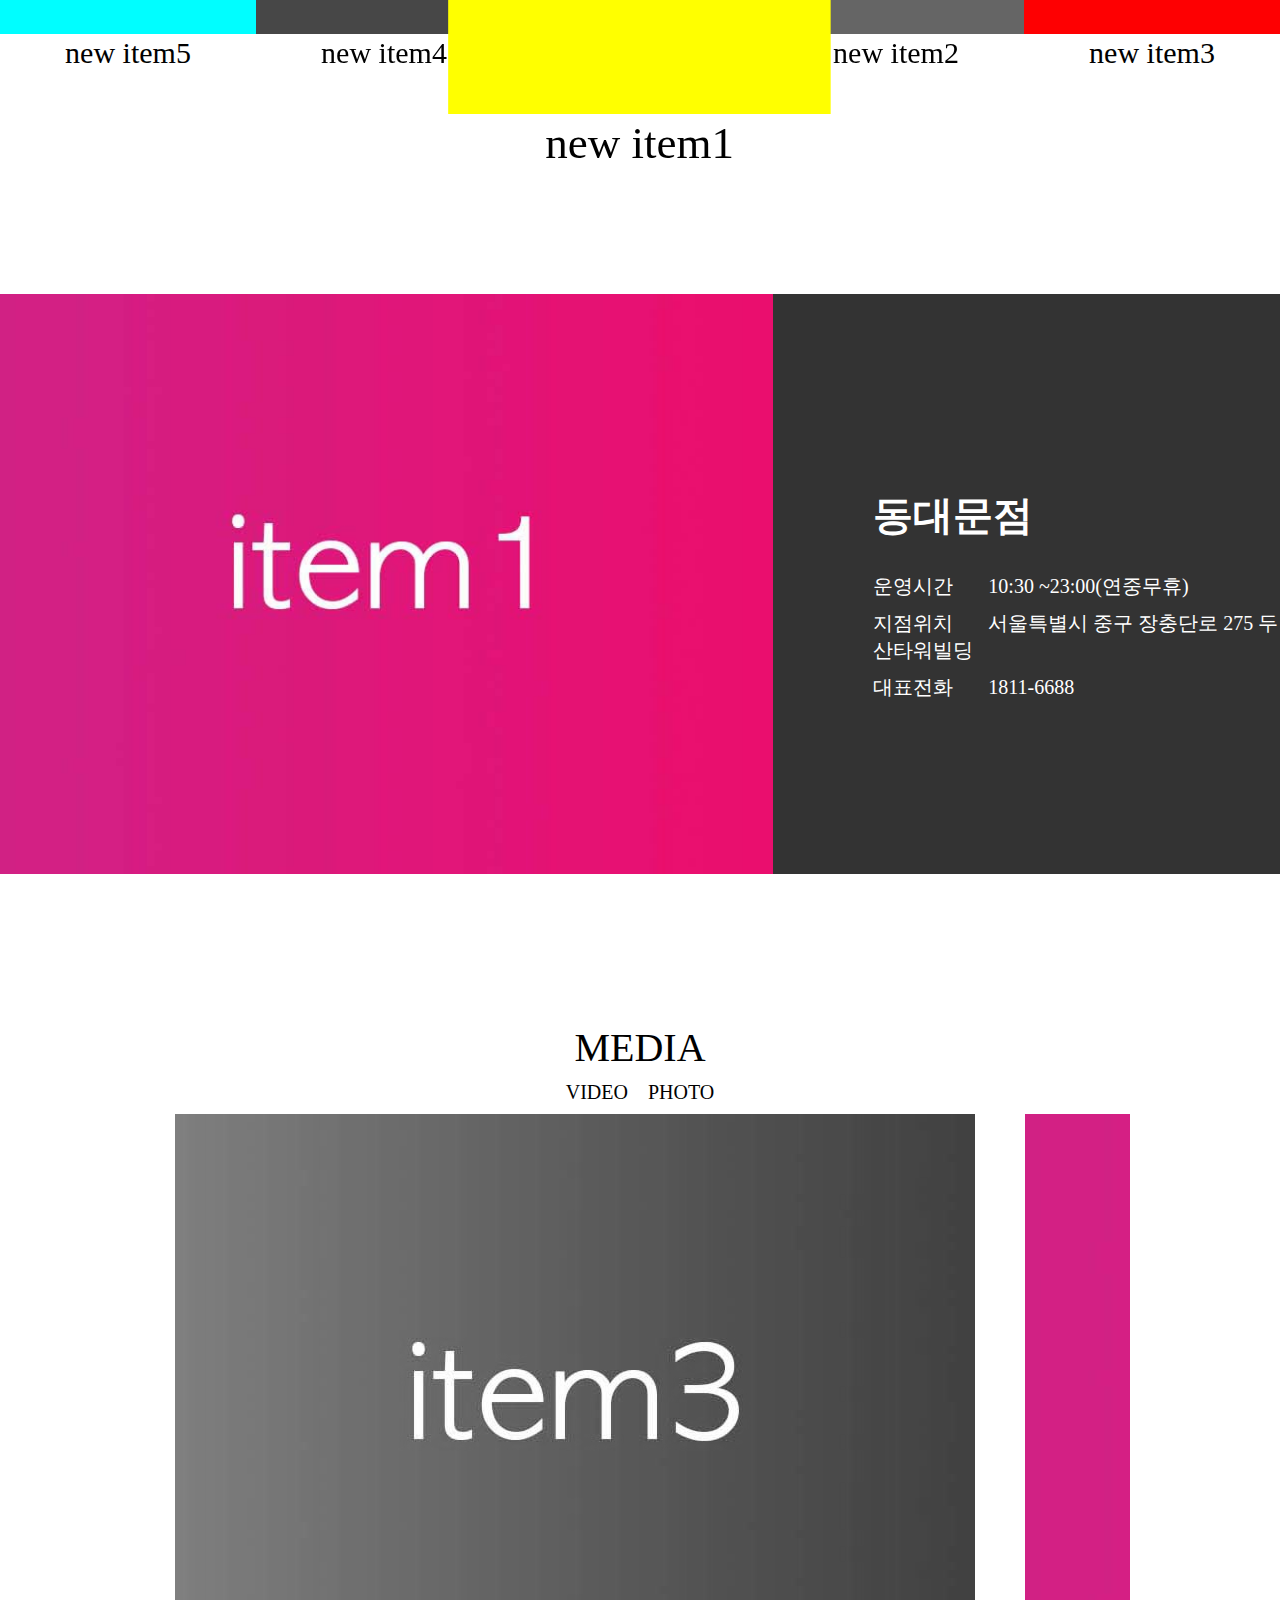
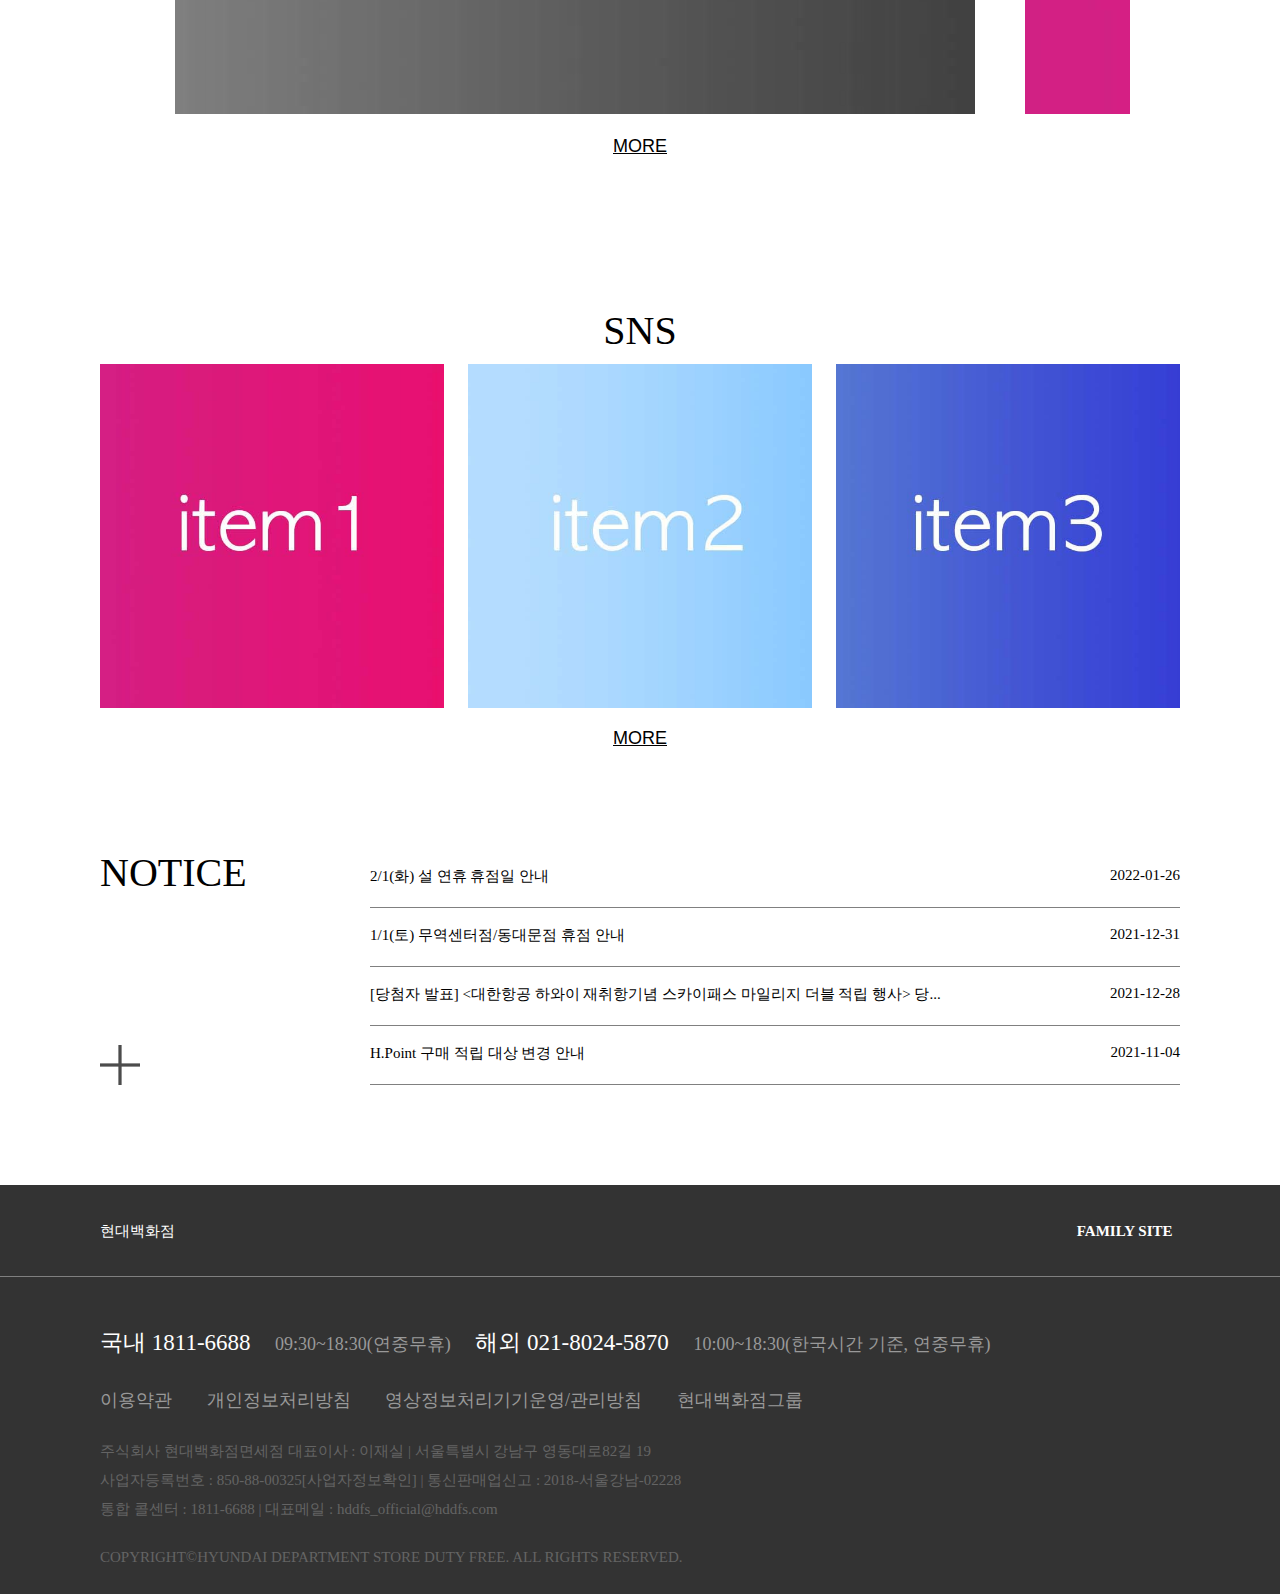
==== commit 0463e687: "index.html" ====
--- a/index.html
+++ b/index.html
@@ -19,6 +19,7 @@
     <script src="./js/store.js" defer></script>
     <script src="./js/media.js" defer></script>
     <script src="./js/nav.js" defer></script>
+    <script src="./js/footer.js" defer></script>
 
 
 </head>
@@ -293,42 +294,64 @@
 
     <!-- --------------------------footer----------------------- -->
     <footer>
-        <nav>
-            <h2>FAMILY SITE</h2>
-
-            <h3>쇼핑몰 사이트</h3>
-            <ul>
-                <li>현대Hmall</li>
-                <li>더현대닷컴</li>
-                <li>e수퍼마켓</li>
-                <li>더한섬</li>
-                <li>현대리바트몰</li>
-                <li>현대렌탈케어</li>
-                <li>H패션몰</li>
-                <li>VR STATION</li>
-            </ul>
-
-            <h3>관계사 사이트</h3>
-            <ul>
-                <li>현대백화점그룹</li>
-                <li>현대백화점</li>
-                <li>현대홈쇼핑</li>
-                <li>현대그린푸드</li>
-                <li>현대캐터링시스템</li>
-                <li>C&S푸드시스템</li>
-                <li>한섬</li>
-                <li>현대리바트</li>
-                <li>현대L&C</li>
-                <li>현대드림투어</li>
-                <li>현대렌탈케어</li>
-                <li>현대퓨처넷</li>
-                <li>에버다임</li>
-                <li>현대IT&E</li>
-                <li>현대바이오랜드</li>
-                <li>이지웰</li>
-                <li>현대백화점그룹 사회복지재단</li>
-            </ul>
-        </nav>
+        <div class="footer_underline"></div>
+        <div class="wrap_footer">
+            <div class="fheader">
+                <p>현대백화점</p>
+                <div class="extend_fheader">
+                    <h2>FAMILY SITE</h2>
+                    <img src="./media/icon/extend.png" alt="">
+                </div>
+            </div>
+    
+            <nav>
+                <div>
+                    <h3>쇼핑몰 사이트</h3>
+                    <ul>
+                        <li>현대Hmall</li>
+                        <li>더현대닷컴</li>
+                        <li>e수퍼마켓</li>
+                        <li>더한섬</li>
+                        <li>현대리바트몰</li>
+                        <li>현대렌탈케어</li>
+                        <li>H패션몰</li>
+                        <li>VR STATION</li>
+                    </ul>
+                
+                    <h3>관계사 사이트</h3>
+                    <ul>
+                        <li>현대백화점그룹</li>
+                        <li>현대백화점</li>
+                        <li>현대홈쇼핑</li>
+                        <li>현대그린푸드</li>
+                        <li>현대캐터링시스템</li>
+                        <li>C&S푸드시스템</li>
+                        <li>한섬</li>
+                        <li>현대리바트</li>
+                        <li>현대L&C</li>
+                        <li>현대드림투어</li>
+                        <li>현대렌탈케어</li>
+                        <li>현대퓨처넷</li>
+                        <li>에버다임</li>
+                        <li>현대IT&E</li>
+                        <li>현대바이오랜드</li>
+                        <li>이지웰</li>
+                        <li>현대백화점그룹 사회복지재단</li>
+                    </ul>
+                </div>
+            </nav>
+            
+            <div class="footer_content">
+                <p><span>국내 1811-6688</span> 09:30~18:30(연중무휴) <span>해외 021-8024-5870</span> 10:00~18:30(한국시간 기준, 연중무휴)</p>
+                <p>이용약관 개인정보처리방침 영상정보처리기기운영/관리방침 현대백화점그룹</p>
+                <p>주식회사 현대백화점면세점 대표이사 : 이재실 | 서울특별시 강남구 영동대로82길 19</p>
+                <p>사업자등록번호 : 850-88-00325[사업자정보확인] | 통신판매업신고 : 2018-서울강남-02228</p>
+                <p>통합 콜센터 : 1811-6688 | 대표메일 : hddfs_official@hddfs.com</p>
+                <p>COPYRIGHT©HYUNDAI DEPARTMENT STORE DUTY FREE. ALL RIGHTS RESERVED.</p>
+            </div>
+        </div>
+
+        <div class="footer_extend_box"></div>
     </footer>
 </body>
 
--- a/css/basic.css
+++ b/css/basic.css
@@ -304,6 +304,7 @@
 
 .notice_board {
     display: flex;
+    flex: auto;
     flex-direction: column;
 }
 
@@ -314,4 +315,84 @@
 
 .notice_board span {
     float: right;
+}
+
+/* ---------------------------------footer----------------------------- */
+footer {
+    height: 409px;
+    position: relative;
+}
+
+.footer_underline {
+    width: 100%;
+    height: 92px;
+    position: absolute;
+}
+
+.fheader {
+    height: 92px;
+    position: relative;
+}
+
+.fheader > p {
+    position: absolute;
+    left: 0;
+    top: 0;
+    bottom: 0;
+    height: fit-content;
+    margin: auto;
+}
+
+.extend_fheader {
+    position: absolute;
+    right: 0;
+    top: 0;
+    bottom: 0;
+    height: fit-content;
+    margin: auto;
+}
+
+.extend_fheader > *{
+    display: inline;
+}
+
+.extend_fheader > img {
+    height: 19px;
+    margin-left: 5px;
+}
+
+.wrap_footer {
+    max-width: 1080px;
+    height: 100%;
+    position: relative;
+    margin: 0 auto;
+}
+
+.footer_content > p{
+    margin-bottom: 10px;
+}
+
+.footer_content {
+    height: fit-content;
+    margin-top: 50px;
+}
+
+.wrap_footer > nav{
+    position: absolute;
+    display: none;
+    height: 0;
+    overflow: hidden;
+    width: 100%;
+    z-index: 10;
+}
+
+.wrap_footer > nav > div > h3 + ul > li{
+    display: inline-block;
+}
+
+.footer_extend_box {
+    height: 0;
+    width: 100%;
+    position: absolute;
+    top: 92px;
 }--- a/css/design.css
+++ b/css/design.css
@@ -117,4 +117,16 @@
 /* footer */
 footer {
     background-color: #333;
+}
+
+.footer_underline {
+    border-bottom: solid gray 1px;
+}
+
+.extend_fheader > img {
+    transform: rotate(180deg);
+}
+
+.footer_extend_box {
+    background-color: rgb(80,80,80);
 }--- a/css/detail.css
+++ b/css/detail.css
@@ -136,7 +136,53 @@
     font-size: 15px;
 }
 
-
+/* -----------------footer---------------- */
+.fheader > p, .extend_fheader > h2 {
+    color: white;
+    font-size: 15px;
+}
+
+.footer_content > p {
+    font-size: 18px;
+    color: #999;
+}
+
+.footer_content span {
+    color: white;
+    font-size: 23px;
+    margin-right: 20px;
+}
+
+.footer_content > p > :last-child {
+    margin-left: 20px;
+}
+
+.footer_content > :nth-child(2) {
+    word-spacing: 30px;
+    margin: 30px 0;
+}
+
+.footer_content > :nth-child(n + 3) {
+    font-size: 15px;
+    color: rgb(100, 100, 100);
+}
+
+.footer_content > :last-child {
+    margin-top: 30px;
+}
+
+.wrap_footer > nav h3 {
+    color: white;
+    font-size: 20px;
+    margin: 25px 0;
+}
+
+.wrap_footer > nav li {
+    color: #999;
+    font-size: 15px;
+    margin: 10px 0;
+    margin-right: 25px;
+}
 /* btn */
 
 .scroll_pause_btn {
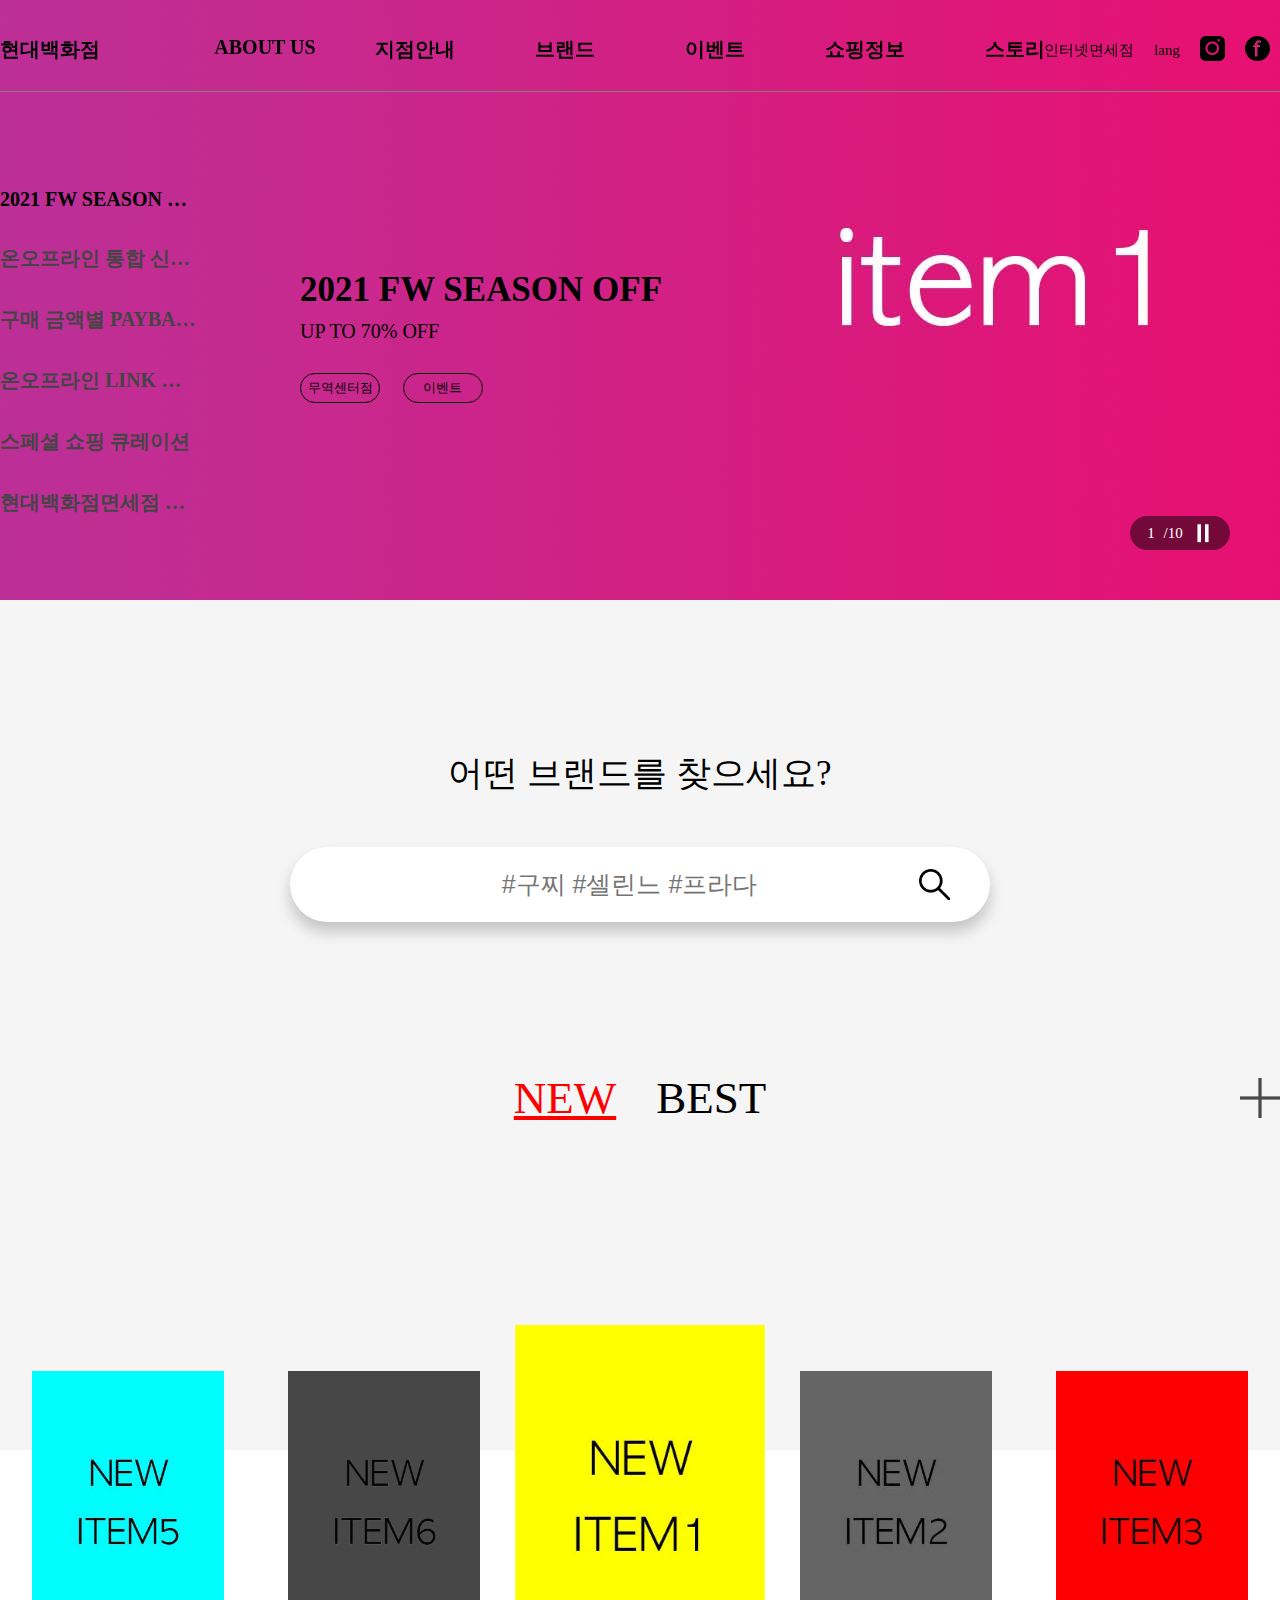
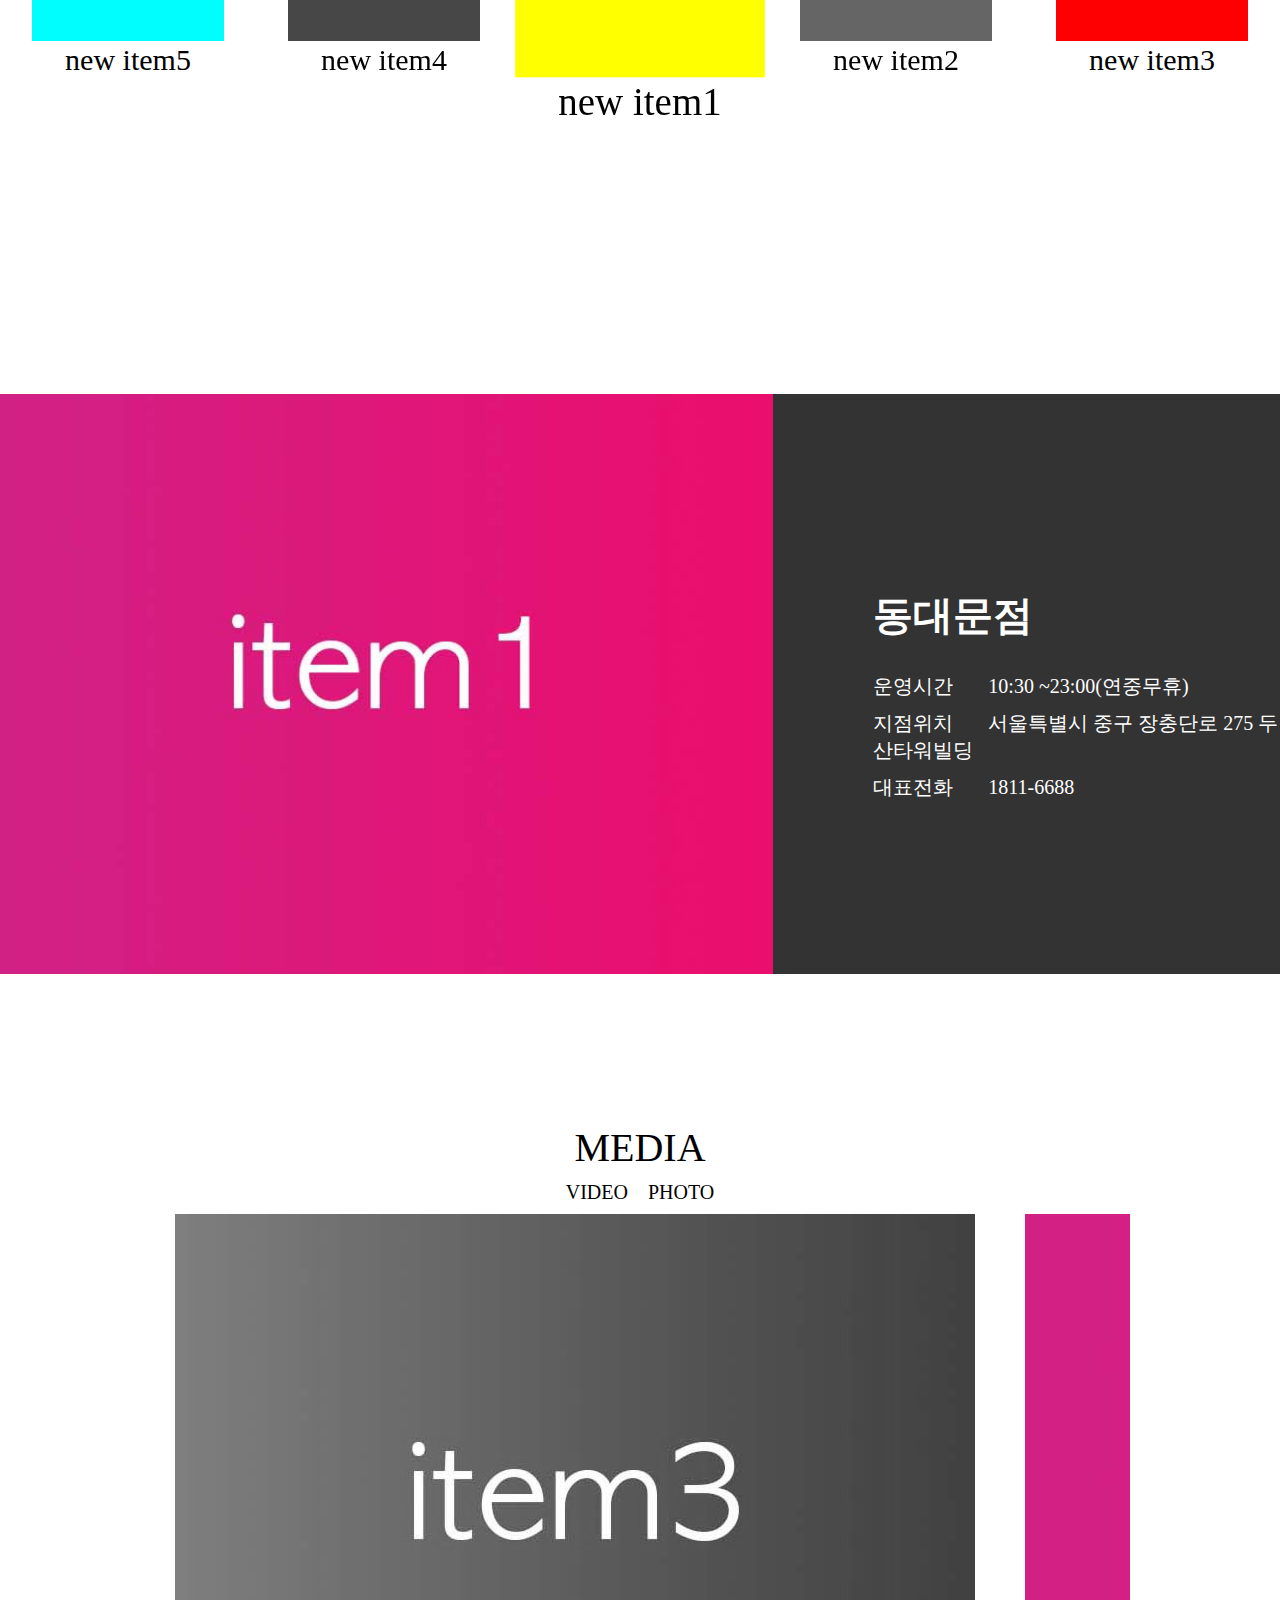
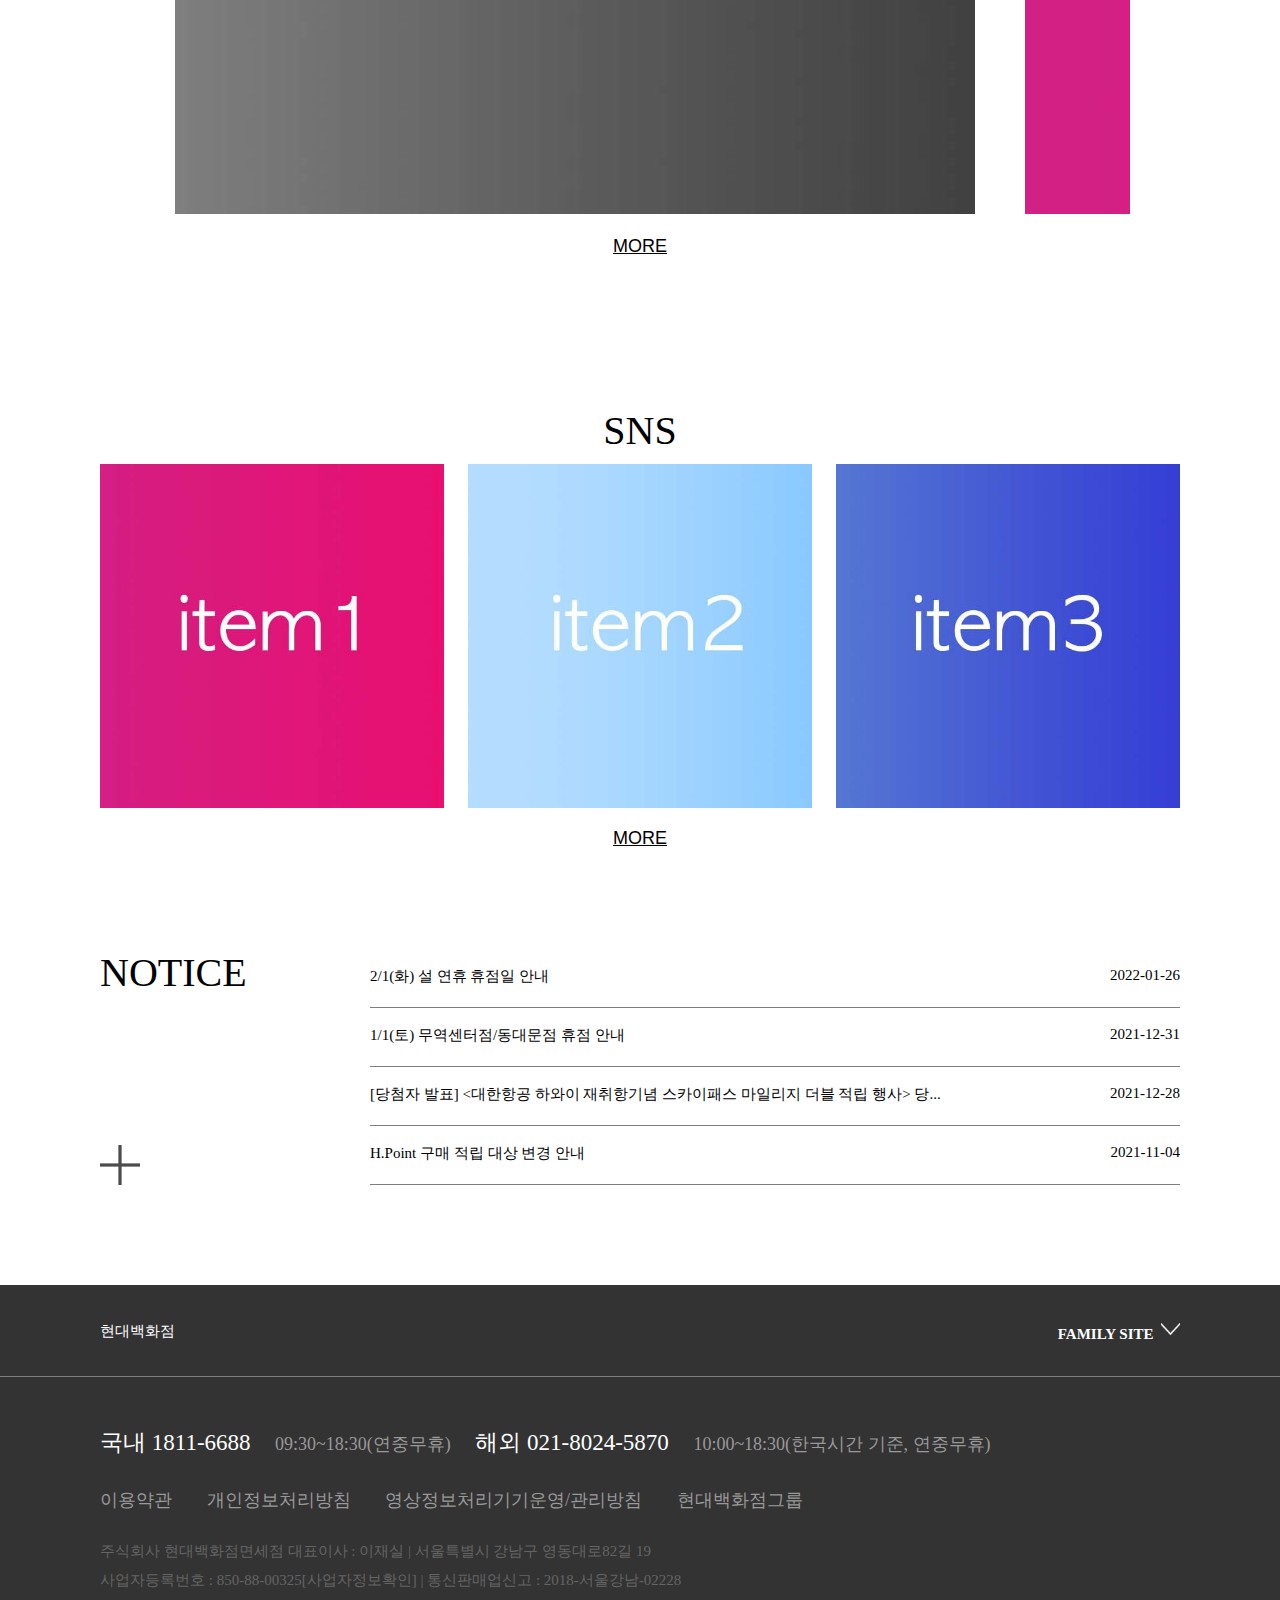
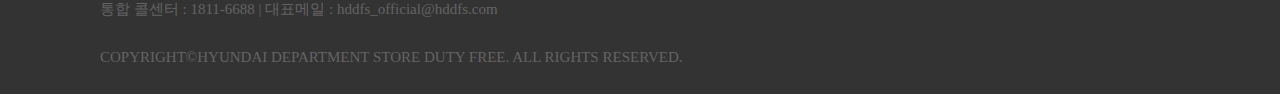
==== commit ea5c9cb0: "index" ====
--- a/index.html
+++ b/index.html
@@ -25,7 +25,7 @@
 </head>
 
 <body>
-    <div class="wrap_bg">
+    <div class="wrap_bg" id = "top">
         <!-- -------------------------header------------------------- -->
 
         <div class="wrap_header">
@@ -353,6 +353,10 @@
 
         <div class="footer_extend_box"></div>
     </footer>
+
+    <div class="totop">
+        <a href="#top"><img src="./media/icon/totop.png"></a>
+    </div>
 </body>
 
 </html>--- a/css/basic.css
+++ b/css/basic.css
@@ -112,6 +112,7 @@
 .scroll_content {  
     flex: auto;
     margin-left: 100px;
+    margin-top: 92px;
 }
 
 .scroll_pause_box {
@@ -176,19 +177,19 @@
 
 .slide_brand {
     display: flex;
-    height: 600px;
+    width: 100%;
+    height: 700px;
     justify-content: space-around;
     align-items: center;
     margin-bottom: 100px;
 }
 
 .slide_brand div {
-    height: 400px;
+    width: 15%;
 }
 
 .item2 {
-    transform: scale(1.5);
-    z-index: 1;
+    transform: scale(1.3);
 }
 
 .slide_brand div p {
@@ -196,7 +197,7 @@
 }
 
 .slide_brand img {
-    height: 90%;
+    width: 100%;
     object-fit: cover;
 }
 
@@ -395,4 +396,13 @@
     width: 100%;
     position: absolute;
     top: 92px;
+}
+
+.totop {
+    display: none;
+    position: fixed;
+    bottom: 150px;
+    right: 100px;
+    height: 50px;
+    width: 50px;
 }--- a/css/detail.css
+++ b/css/detail.css
@@ -33,6 +33,7 @@
 .scroll_title {
     font-size: 35px;
     font-weight: bold;
+    margin: 10px 0;
 }
 
 .scroll_subtitle {
@@ -183,7 +184,21 @@
     margin: 10px 0;
     margin-right: 25px;
 }
-/* btn */
+
+.wrap_footer > nav li:hover {
+    color: white;
+    cursor: pointer;
+}
+/* --------------------------btn------------------------------ */
+
+.scroll_content > button {
+    margin: 30px 0;
+    margin-right: 20px;
+    border: solid black 1px;
+    width: 80px;
+    height: 30px;
+    border-radius: 20px;
+}
 
 .scroll_pause_btn {
     background-image: url(../media/icon/pause.png);
@@ -211,4 +226,10 @@
 .brand > fieldset > button {
     background-image: url(../media/icon/find.png);
     background-size: cover;
+}
+
+.totop {
+    box-shadow: 10px 10px 15px rgba(0, 0, 0, 0.2);
+    background-color: white;
+    border-radius: 50px;
 }